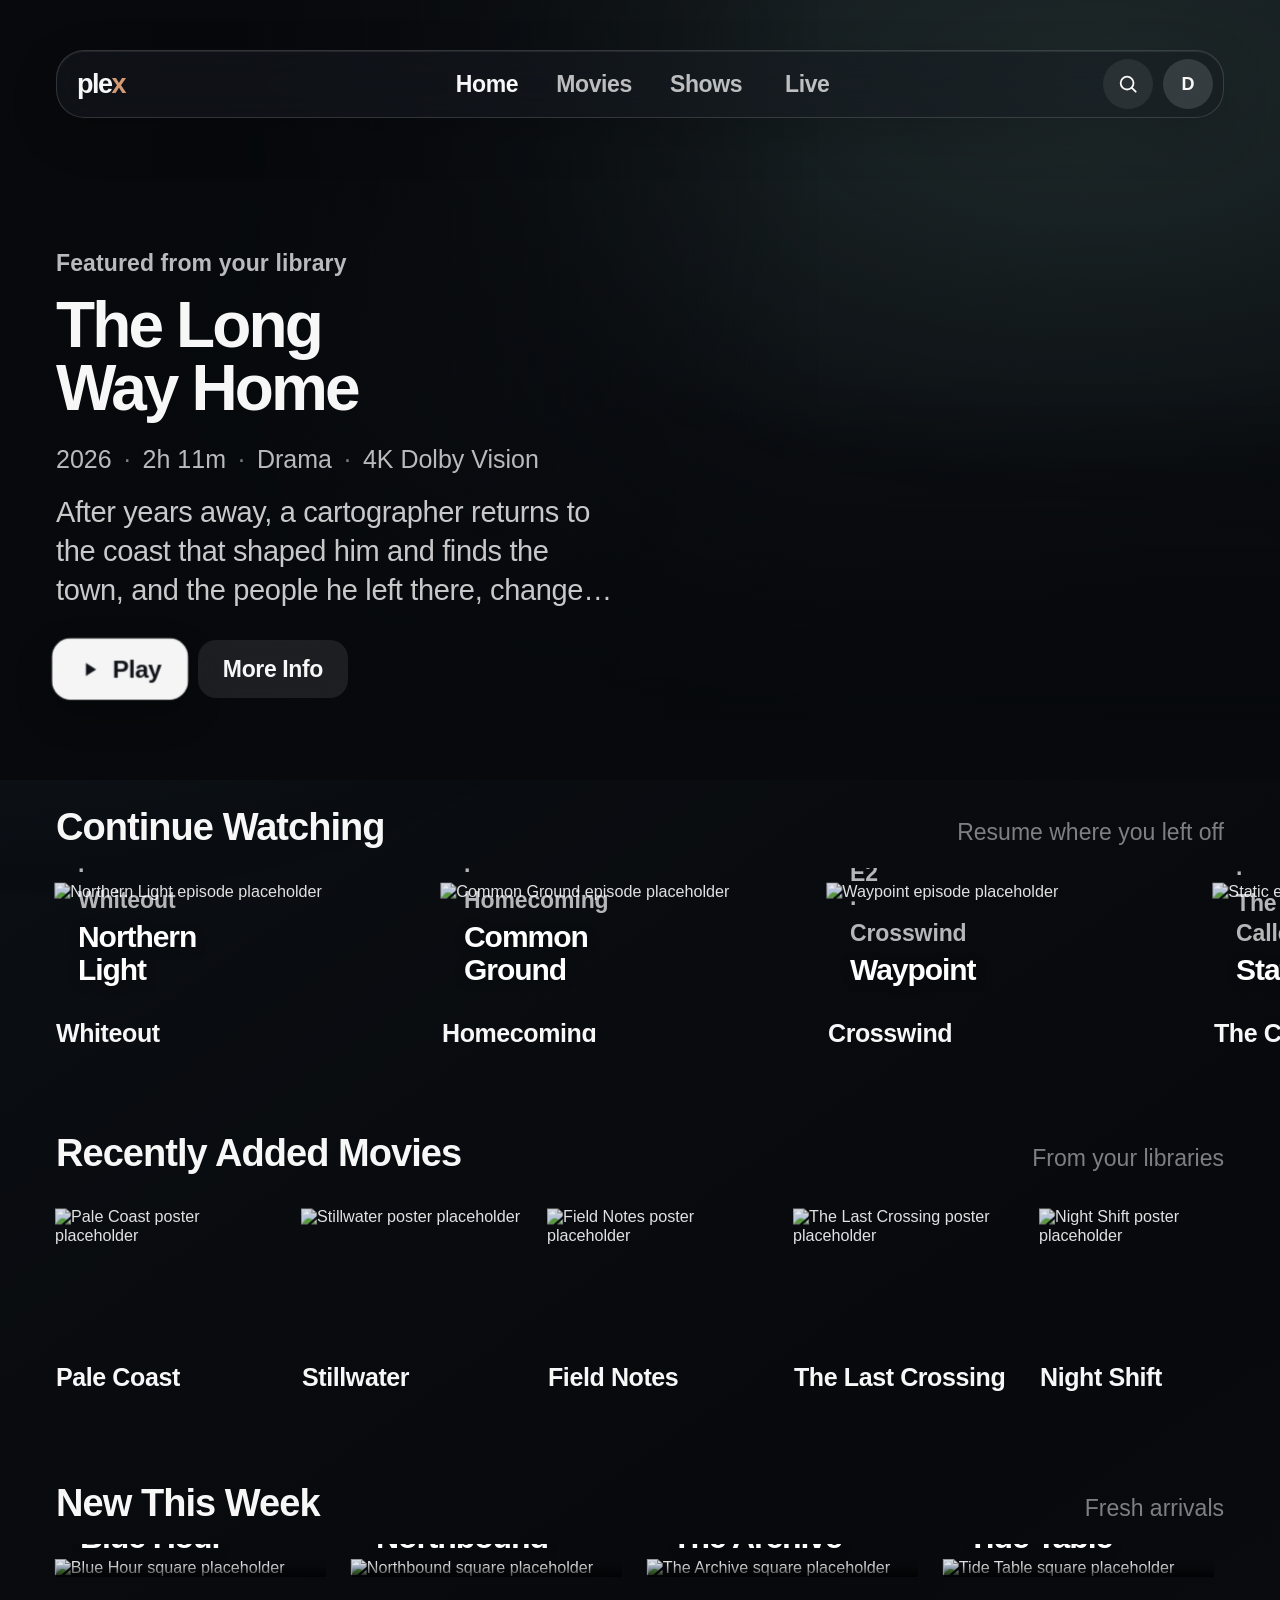
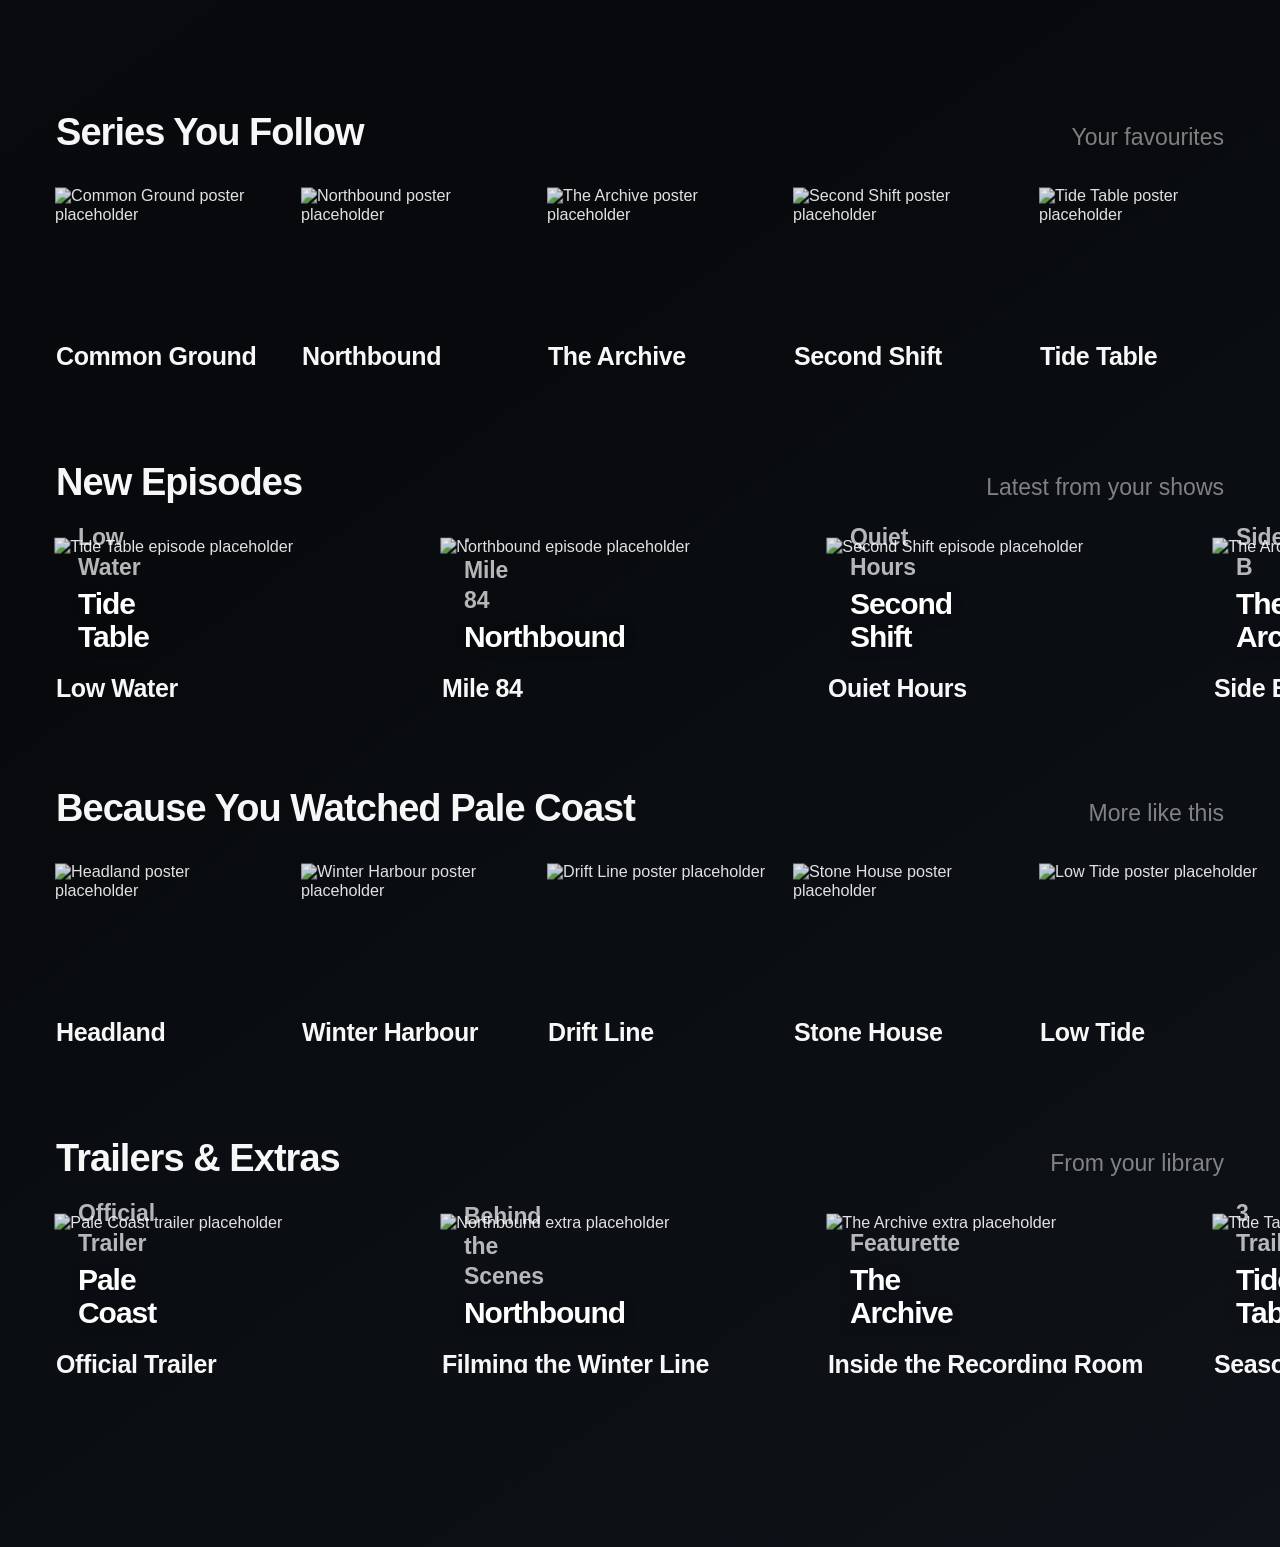
==== testui/index.html @ 4abfe0f1 "Add Plex TV UI mockup" ====
<!doctype html><html><head><meta charset="utf-8"><meta name="viewport" content="width=device-width,initial-scale=1"><title>Plex TV Interface Study</title></head><body style="margin:0;background:#07090c"><script>(async()=>{const b='H4sIACLWyGoC/+V9fXfbNrL3//kUqLupra6kkBQpUU6c3jRNtj1P2+1TZ196enrOUiRkcUORWpKyrebmc93/7yd7ZgYACb7pxXKctk93Y0kkAA4GMz/MDAbgs0+++uvLNz/98Iot8mX0/NEz/GCRF19dnPD4BC9wL4CPJc895i+8NOP5xcnf3rweuCfsiboRe0t+cXId8ptVkuYnzE/inMdQ8CYM8sVFwK9Dnw/oR5+FcZiHXjTIfC/iF+bQEA3lYR7x5z9E/Ja9+Tv7BhpI557P2WW+DjbPnojbj55l+QY/z9Mkydm7RwyeFSUpNLbgS37OAi99+/QRXH7yOcuv/3rJbpL0bRhfMd+Lr73snJlTy2C3zDRcg92E+YJ9/c1fWObN+cBLucfSxSZfLIfs8yfQxmBAN27PmR95y9WZM17d9pk9NMeT65s+c43Vbe9pWW6jytkWlnOGjjO+hg6PRTlB1NdeukziMOMBW0H/85yzNIl4NmRvFpwt1jxjS2/DskU4z9lso1jZZ7N1znIokvLIy8MkhhKrjAUJi5O8oDeM3w6Mc/apMTGmhv+0uGbitcA0zXF5zYJrpmP6li2uzUMeBQM/SSK4YTmjiW3pN7JknsONkWPPbFfc8JazEGiTddKrmXc2mvQdpz8e94cjo1ctJRqgUs6oP3H6E6s/tF1ZapZ6cTDwfB+KwmMCc+pNJGFbLg4WIVzn5sxyA+LwYBB5M66osYAW9W84nchHUQnsfrPMxKqUGbWVKUheeGEahTFvK2SaxYj/JfKyjIUZjFzG02sY+HmSgspch1c0kAw6TsMMcpD1cTjVoIPQpkFWDO4VNqQeZvcttz8a9YeOIpluDzJoJr5qlJqMK6VmSRrwtJVwuycZmQ6AxnNmuavbp/KCpBK0SLu4SrIc29KvzRKgHOoaeEkIUeKvM5A7KOcYy+ypdjFZw+BadnEVIAZ0/ZzZVnFpwdNkQDpxzpxxcZl7GReNgOqtZ6E/mPFfQ56eDUG0Jm4fPsyeVlS1XC1rusgfKCxKU3HRqcGNUmkLu9IH2oc2qr41HRe6PwujiPpblh6NqbQ1xrKOoeHEf9YAM1qzE9HsFAuOxk5RMPXCaHDlrYqCBD3m0BUFqdz7R48+Z+/YLLkdZOGvIY66GFdg/+1T9v4RgTkU8Py3V2myjmFErr30TMJE7ynLfBjNCBixAGlMYAyzJcDqQtUF0EmCDbSw9NIrHDrjKVuGMYxGeLWAkTAN4zGWFaWA7s4nKZxWl0m96PIcRGow95ZhBPA58FarCIZpA8xf9tmXoF1vv/P8S/r9OkEYPLl8zX5IE/ZVmK0ib3NSXnnDb3P8+TWPrnke+h77nq85XHmRwnTTB5CPQT14Gs6JxTd89jaER+PzRbeJg16Mk1MI0hJgsRwaHaQ8Bq7S7WSVh8vwV/4tvwph4MN8g6WSa5isouQGp4pFGAQ8xtEBxM5Bvd9RH89h3gMpDnNiGN3pMw9uKkJybwVodrWIkLcDya0cUDFbgcjEVO/REBhEnAb5DBE8zuV8cM2RjtrgXC/wYpglYsY4l1+5TjIKWLh6Wh08+MUYQpuXDq5SL0D8PjNdI+BX/RbMMEyr19dpBcl/3Ou3t2I71EopHmaPGY/[base64]/U4JwNp9aR49NXjR00moPiP/Z9OakCNvBUv4djBxMatMejqKZDzaFyaXjyZKUQS1h41OOI4zSkXRagnQq9a1xXCjmW82MgkOucXaUhPRQ/BwBwK9RN1Pz1MkZLFe1LZs5T8Q1LAjBdxYMQyuKEx1F0SIq8ICB0crEC1sIvlqyk5noTroH+h2osdEugVxYcoFDghCpKkRXQe9oK7tSCrApz0MILEE9IvplBz2vBCheGGW7CFMZsVxUx+vg/[base64]/Ejgtc6FBa8eUgzSIAF9RpsHtV3TNR3e6iNamLOVQaWrDWzbVhYZLvg9uAULocIo3U/qoU0gCp6L9q7DLJxFvM/E1WGYiSZBgt6V5IKdh773mYlDL+wKFC+0tjIa4X+vszycb0Aeo7kONMXItw55WY4MVwvH6H3ZNLWMFooUh6nEJ91osd0qZhktuITQUUE9o3A9dLXQTadWaRtYvbpYjUQzTTmpCJoz7RI0cywEzV+nGT5NTu/dkqYB0EHC1A5Zu6sQF/Z/QB3idgqtGuufPbC5B8CGlMJAK++Kn/xSF2Wp80yr1xBjdaMiyeVwfmqapm1O62Pf4vzbvYp6ayrgOA28NMQsatXnJ8uqzR2DYK1gSudQGEvQRPI9n8I1LYoFbsXBWmUaUq1CgNKBcjFKkHWkVinxVb8bVgf88nnzIds0zwF3byenjYmzzd/7/1Y19PHKrq/0MbOs6pip32DIRCVXcG5/S8EL0qqXSG95XaGqpV1CrvooNMSJ2o1/Jzi7yTtV+oarNIFnC/9Gw0cFs9Vp1zB2C4U5ajChoeo6AV3abpgj091D250ubTetLmUfGXVlHx+m7FVX5GvwXeruB/oze3rvE2XyF7Oc6dpAYMW7YK5VU+5WBMGLAy6HmXwq9HardHgzcA3WIjRQ+qtW4QQZmodj6DZdGIP3iEEpc1TEwxudKEdrEC5hLjjXHTy6UvMwpMD5GKWo3SlpFqDFRuPHUlnI6i9M/aE77om4qpflCPRWj82oCzHPMrjdPSVIP0RzbSdtuHSIt1r3AaaGscw6y4nO7OkGly7Q0sveSg63Bl/yhMzZPvvUMAyKutAXZ/K4XxH9CXBuYtUuAlPY1HxcjQJgCLAj0gMPmyWgzcv648b1lh0YGbe15Ubn/GRJAgDCkSXrFGewmHTnj9jzeo9pxsy4nxeafH7uzVFQtgai2nXbvGssqt7bqVEL6BkioEf9nPSnfdMi+4tZjatgejHbetwVpuqKQOqlHaveqIs8teoRRclUhYB+ssLAtoZi4ymF4m37+kbYpFSOb/gshUmefBcVBZfxi6PcipHRMpeOrVbPYmgY5MEqomgttEqSEJdbZQWMp3rzEkxpIWFsizVMWppwXYnYFdKGU7drlm/xeWzpXJPffpOiuTHzIi/2eUkwLRKX9A5oSrHsfSav0jKlaUw8AP/uzX2njftWC/cd5H6FZOhnzP5MHx0x3//9n5OnFdEwrU7BGGnyl62XUGdTGUQKwBjNsVQmvGyyZdXSbXR62ubJDkd2o9P2uNOZtcTAFuNTBNqSWx2X6RkkXMDXSkAOjKwkDYlRMI/jkkxUXXoo10qkXaK5SrqojIzDREV4Srb0lESrRfih8Izq8dht4ayybeXCFTJQf6zZFXatRSQ6wq1yjbVXC3Eobelwq3b4ZNM7hjpA9u4h1NEemUVxr0RmjX3iuV21/pA+o5RcchcLZxHlq3QV6ZdwFCuOISuqgzcXCqzZ5TWBw1N3tcpmGv6abL3mqrWZ0+PWCAu6MyO7Ldy8v9OliACjKIkD6GQXlUWBOr17hY3q/mfD2/vRCyMmlq3rTp/K5XjX5vWV9pj5VGn7QNiOcIlWcHAEKBsADT+FY+0OZAEXCBbAYkdihlzm1xHVdFQcqdL2n1ntWQVRAodtSZC8P8DsMEFQiVRVF9V094FufbWgAbAIO3ww4/kN53EZXlbwrmjpsIq25R0ILBy5LVhoj9vss044tJSBpqgh6m/[base64]/uy8w5xApRVTRLdV+OSaUgYdTYx7xsBRA5oEkdkI49AaehyxYWbchlzkJPdjRpjqHNaWeb1IZoUmrPrvagOXOf5ooWwuVVFYtnUeK/bZGRSiIdyszs3/jgeZhrsc/WAGWvI+RpV2OcU7PXrSaO1RGCrIYfd400mkI/[base64]/[base64]/IIV+evAAuzASCF/3YfJR+VSm7aFSVXPwslr6ePdM8hNYNoOm3mYDU13XKkdVjtAwXat5pM0tOS1frMkXmcdROqRpXmn+wR6Wko1HDhZcVDa+KlWEYGgNSsH2SojbaezTkP8KGkOmi59UHRVrgFjnL8+7Txx2MZ/cIUdLB+vFux9UvoU+nP1eJa+q16RKsMKRk185G+YpLxT2cDHOheIwlq77hbF2Wl2nfSWPWlqr4PZVyN60FBe0wJqoYEw84FkHukHm34PXqgLP2GJW5W7PDCYm+z5UfuXkQpw28HVaV92LE6JiX1NdZiaZIscVtnfAWmE+42RAASu3EQ/NPkJmMxGDEpNhbBXCDkshoXqYQITYLEeiiT8jqrXtwBlWswfUBNu1RNLSz7FYcZDFwTaVGKDQO1sG1AZQZiG8Gu3QKWMPd1C7ARh6vEO2XmX2fUtLHnoAFedn/[base64]/rS8a19lyo0ubxuODxaA8SGSGVcAWl1BzTMQ0UVHZFmVsxlrkVurUu8hO3uKXj2pOdZv+HI1d/cpHBUI3E0PRXXQLTkhT0+ltDzK3o1ZVcKVs8Mr2yI87o1nIp3a48xK50MT3KUXfwxuD1WZZKmrMd9a2aGPfB2tfUNUoyvreDJYbaqAZR5DJrfb2YZysQExhWsLZwEQq8hKoB8l9k5LEzTVxN2gfYI3rK8y/adqubIpfNMmivuq3ycrt2q4+o9IhSwkisitKN/eq2aFhsQ7dU0ffwT9+h1rmlcVRsaVQqy5i2QUhfm5pYukWn1vlMq6jWkcc3MYhEZyzz+ID3Lbx0rTortdM+BG3lqR41Wnd1EronrJRi56fV6GvW5tozpnbZVVDHrnS5HtcRSQI1Y9iockksa+imEKvVL1Odx0Y3f10Yd/2umi4aWYaOONaA5A8HsqfXKtFZ72VtYHGCKNI3akXL3tXW/htxumqpYk2+jfVdGoUJoa3Kg2nvTT0Zy6v04JrZ0C0wTyvlxXC1iUe3GaGcJE3cwb2Z8zQbpDxY+zwYLBM1o+BvIfzyiIjGQRDKzGbs8z77XCU/0tcymgdOTQwoXHO4h4Zhgjn1SbjEw4A8sVzc4Zx3lG0lp1YKu/[base64]/NVxIGF+I1+V1oc3J48v1V3n3iSBCBKJ5+grPqQS6FsmSQa6shNT7Vq2ymubh18/jUQ/eyJaOiO7T7/LrkOeXZsK5eL5OboRr6Fib/axrMnUEl+1YRX2z/YxU99X9k+QnAJ1pK/KFqD9jC9EM/u+jLB0pRrCv8HGfHD1AdY9eGyaYK8bcRnenEygbtPxO3nz1a4vAsKtjTHQ4vRH1v8w1J4Fz7gIUUHtnNP75DaiLaXdIuyJ8+/qrMWGErq90To33M84ufZ0gtjwgWhEKKoynuTpCBI6A+JeDDbiMtiyikHRRs0NeXKmiICcHGSp2tUPEVNay2cbvWhWVXuSofw5PlrjpY4niSVJku2wUNMohC0Nt0Av7XqC7NSX5AsOq11AQ8e+zaJr9g/vA0TmrYwtVbqROLUrBDEMqyxDiHPrQXYqcvKpa9Sb+lVrtj/h32VRLMN+3uYAbsLlNFY0+i8tBpOnr+g+WcDYpwx78bb4DE6PrA7ARdgBUVhfgPmgA8GUwauT/mJl+HRaV7OsoW3Aq4twiXF3ucgSBmVyZObWMTj8deKJ4CMYCKJzf9wCac+ESalZS94agbTMvghKzxYjvFbmCzCeFjlfkMkaorcIvvS3FEZu134oTWwTX+VYn7nMufatCPTHEx+bddJ8d8PYG/oxNUUtZvgIr12C/qmnH0Tz5Nmo1WVKH8AgUIdSWGrDJUWUKl/n4DbZI7Pp5RZsgLcAB6ClcVw7NiM+94aPLmXUCuM1xwkPffxvCcqHTPsBbhiaG6RK5blUHUIdl3RfA0Y9CTZExZ4uad+CdLwIS3AoW7VwKPaNT23tiorC6teRtPoetuNvoJWW5XmVvXWpH188hzc0/WSsxtiHsCL0INkPq8KeE1ftT5QiL4a698m9lreYm1Bu7L+1iFbFRGmsSAWXJx8D9YidCFm36KvI8cJ0QtmQYu9stn//g/[base64]/W2skZ58lzTuE6yygnjwQHkZbJcwkP+QqHRKn6Y7NUEhxbtJZA5VFD4Zbr3hCAxA2GHCeQKcBgc/XmCyZLCVpHLs2EM9o1HlgsAyjr2AXGXnBNUCOCOxZmGlF2Ji53hNU6IePhoBNbekfgxmUydqeu4Y3MyGE/mruPP7bkZzI/ADwxAHQkflQE7Ej0O7uF9o0dTxHbhR6X79wkftvVw8LG9uzUA0RTutwgg4FHRAnYVO0bslYUD+zJNsuwGWiHjY3p/xkfmQ+FVGCUlcngYT8ypEzPugQUCH5tEOjw8uOLq+Es85BvNkDCLwB/[base64]/SL/AFXkRBGAwqPWVvaNMr2vBa6p9QHxJy0LdM7ik70nsWlLQMfoHL8KgoZdVDTjLsEixzAVz7CV+oxB3HZyJIScNEP7POuS5iEp74LLhoQHphq1jsNRwOwZFtz2RIr5IMGr5lvMV4nKYIeYiVgdrPI0eSt1QciToHaDJ8ORg/D14QdNQ+Ft13PAg/r0Qt4TYkrVyVO6Isod2YeyUIHs/sFP2ZB/YkaJTWRPZA3juU6ovczBjbsAUSOtSPSZzY8GMEUn1d0I295RrGZdYYGqrt2FiDWYd+zzF/UIYkxD7hSLvLS+jm9fci1CWxdbXTKxoeezai8NsQbtDb+LDJdueAJ+tsT0dTdzB1LemE9vwp3PPPVCyveUMp9LDRLvk71GifXAf7l+0y57sJ9pjTWo+knC/xpcVse+TnGd16bYlZtsTgdnQGtq13v4STm3PwMJMrsCZZhlYwAjZuJAIUJ5xL4M+BLJdidA8Rz9a2c4w+YEXvhaTvFCCO0i3bYIwWCPTGZkDH9zOSTCbjGdjfqB07+9Jl8Kt8fc46T60D/cv3VpX9hNvuyY2H0nEab0eJ07yhtHp64Bx0yVBfxGgG7dO+b5iznETv++tCLdzgGvcVs2llKfJOkfDFj6vFiDgK+gOjDIIM71mDVe4xBuuEOuFfXJHy8RwHWc8nQxmjjsO3OnMG/FDJZwy8w8V8QZ/j7dQDunK/Qt6o0MHoHkhPB9J2L+naMUl7onsssFtcync3DRE528vKUeWJLE4bAKPo8C3sDG+XOWbYq22MFF8Hl6jFOToWKOJgsINXgemmGBWiXgHH+O3MCfcQdTvGieoifohgQ9tvbVk73FSfmgv7l/Kta4cYIgrqflI4v0PXNIHptNLAltxHJ1M92AnE9rgSaoMFZURhalulOUEviRt/hAriuQ+ZizDRCgM5IjYBeU7kdyXKVGeWFhb3AXTwZC1bBj2iTmaDqYmd+deMJ1O3EMx/YA0Ay3ir/P5OMPl0G7cv6RXOnMAlh/qdO4T7RJnSQiJQQhVh0cAHPp8heXFKy31SJjMVaTdxneNfsX8piX0BVc/RNxLa/Z7fgOYEWbsH5y/[base64]/[base64]/NbIn0/HZjB6mMBVwdejRPjgPtwTEI92CnDRv8Pld5cvc4DrIbC2xfsQNz6EA1JtWag7+ylZs9eU3neAH/IT2p5z7xo+wvw3t+DenXA9kssrWWck5FIOSx0WYtzpDtN3ukiSoND0uUchAJjO4jKrGrl6s0jYwoNZAM8TDcTmLwr5XfGYi33Ld7LP7phNXJ/[base64]/ihY2u7FVgzVw7D0D+XByvD4IU7rcWkWB5J9P3Da8Ejvw0i9R1+1DAU2vFV160P4q/W2MXLzSl47wFn9FuQc7YoiUTwTp+888CEEx8S0RuyViUjwbXKDm3TEjh6bdi22hbckk/4o0GDfFzQctxXnrpB294hWY9iPjG0dDk1bn1yfP0kej5k876AxXUt0lty29B0e/ORSzqVjHawvM7DaQAMwH3EtAjg+F9ku5GCDwizBKKSUBdAnDJVClzjoSYprKdehj/[base64]/RGUqSsihrtnae65xIn5S5qFzINnIXEuWhkJK2wx1IMlWEG09WkuIg7itBa848n4EikW7gIkLRPbrrFbAHUPESez7ytOduQxTneM791de6pjf+y6+h3CH53Prc8/5j4qc4/+pDxJr8WdlHc+hDdZa/pLeZofrn/SuQcwv+ibMPd2L+lMwih8i9tZwt/aUujXuGbj1deWtF1s0wOTwt8sUg6uYTiLKCQv/Ed6+yYeZ57TlI9spRAoTu5RkrwF1opoqMzKFFN4mAKQhVGAK6ofPQFzJxIpTn70tO87nIUkST9kf1ozyfsDb2EQe9C/9tJZPYNYbbLALcXWHbYUL0Sb+L6HXOyAl7sWcI3JwxgIbm/gqXyLbLLkmEaMK/hBiNduwLfbyKNi4U8U3ilf+K7HCLan9OzeqlDh55FrTAeSfi9CW+3AAXtxWncOf1jh/SpF6/5bdKm7Nt9Yh+8ue4EvsL0Gc41iDcUxwwCb5Kbi3gco+BYleZlci43CUYhvJWJzj5b6WRgTZAnwXSYpWoq//WB+yc7fYTC/JP6APTXt+8c+9AEOCHNfJ2SIVaV2pKyDw88lSTkuboq9j+SA5GAviWVRFFPc3zPDg3KLrJTCXIj1cykpfypESBZinHPow12shLuerna3cJnG0+Mg91Cy72e9tKR+P9kdfRRTAWPSGOju2sk7Gh9sJLzSAVKc5Y7OkzhYROxbJ9n1cV+KEuDiKB185XJxADwu7q/wfHi0M9a0Ufrj7Vzf08tWHP3oW9TvtkCBpN+/gXCf66e3eeq1rp7SjQ+ydlpp+Q1Sh4bCZ+wV3TjigK3Nb3LltOOQrb/O56GPG0klB8iPWDLTbmxrkQXqyEChARGpVk3lsilM5y0f+xAHZx0VStPOylI9eJjDso6OpNUHcVcorXmW1pGRtH0IqIMNCdlvYzH0S74I5Rm9lz6P5U7cJTNGDS0gdKjrwF8SNiubyEQTyZyVjzvN1CFyUeIL4y9bJEn+u1rfxK7/XlY3G0P64Mubr8NoqYwl6avv6fQIyfuNrNDIlyDl4Ing4sySWdZ+SvFGJAF44O1k6tU94MzcEEPKpRp6NzqGnpfCRMTDLtNiEVPsyPl9rcIcoSYPvgZTju7DL798E2doUuMw/1iIw48gDvusyJAcPrSK7NhQqZlQ5pLZ7uEmlNwekNMagm5GlY/+XeWTHWlHPXg+WW0kHzybbB8C6psHSNLu6qvV3tyHb+sT7+3T3BT9Re3CdxJXvhUXWt6+J9+jmeYhvdiw0gy9pVVv5lJcSBNUMVBPYK1sdJkEXiTbbLqGovabzvcDVl/i2vq6v+ob4HWiXql3AFI0pPa6P6tWX/MqK0TRR9WRbCGQ3vOnVf5OvPev6y191XevVxipXt3X+X686tvT7+ENece9FA/fg3efL797EdACFcFpFKJzs+878NrZlFbk9MVer5rsfslm5WXnWhfKJ7zEW1tevUn3ZTvZXq8WLUZhzMaRaTHT+s50GfxgprvPW0OfPZFKLOCBOio/Hj3D9xes8uePzs567OI5vaqYzl3FFwOyi2If2vCK568ijl+/3HwTnJ3C7VN6n7korYHJtlpasWZtwpDdtalYs7bg687aVEyvLd7w/B297xmqL1HuvkML4+x011uhT3tDKs6zpwi3EVAPEpO/RrHgATQWr6Poqbwj0fpF7C+S9J+1m2H2A74FwFviG6L9S3qlMxSZe1HGqW1BK83hGdwQb5SmufycsXcsjN+a56efGr5pmpPTPv624LdpW6Y1g99+kkTw23JGge3B7yyZ5/B75Dq2Y8Fvbzl7SUXSq5l3Npr0x2Z/YveHI7Mn7l5SBbrrjPuu3Xet/tAe010frX1oLRh5xsQ9Ze/7RJ14R7pGnWkAdWONOg+cSLekbmSPZrZbUmfPHMOeN6hzrL4z7U/g+da0Sd3E6btGfzIF6qwKdWh3TJyCOvScK9QZgWmZhkbd2BqZXOOdN+IjnTrHmbVQZ1v9MRA4bqduPO1PTUHdqMo7wzPG84I6kXh5rvHOBO5pI2uZwD2vwjvLnmnU+bbveK28A+44QJ3bwrtxH/4/Ndp4Z028cmTpVev6yALnjLlGnWNyU5O7kYehtJI6x3Mc229S5/aBQHvaTh3Q5TpIYJ26wJh6E6Ogjs4hP69TF2jUuZbQEkmd7Yx8K9Co850p8bJKHYzd2OjbyLtJC3VW350SZ22jSt3YM8dBQR1lNpxX5c40bU3ugDpdK6z5iNvjilbMnGlT7iYodxOjUytA7tym3PkeaMXolN5e/15DGi+KXqvZDQFHzA4/D4fDAl//s+bp5pJHgGtJ+iKKzk6HxYR42vtlOA+jnKdnPFLzCmPhnJ1pU8CQJthv8ShYes1nGGdnp8mKx6e9nsq5qhRXhXjUY599xng0TObzjOc/ePgCdPbJRYmqTDXwyV1beN/T+OHj2i5x5CXSrPFkGz/CbDAXkwFMFeDqvPL8hWQIPLnsPS4SX/OzU728ePp8HQvDCebbaPMG8f8s9pa8Jzkq5wWgRswNP+PNX54W3P4kV5wU16CZIb15ZoidBo+Lp/nm7HQwAOkboIbmQ5TL3h6lLVXa2lWazoIfoDxTFfyyXxUUeaqCX3ZVAYnH/V7lc6SC7FuveJhUnZ31SIdEDfq6XwUwPPeugy9YvqJzPaDKv3ArjZcOrvB1VFD1zHSNgF/1GWm45Th99W9omFavj347OORCsK3xY7jSaMF2qIU/vRPD/p4Zj/vs2kvPxBAbPeZYj4v71nsGNR73/kVUv6/IJzq0P4KekWa9U8pHUo57InLQBvSGwfIirKnUuxSm0Y6qaqFRNKG3AQZV+CtqdnTJMTFINKTpB63RXVRo1FQE71a1pKz1I+Z1XNBXNCi/xLEI46uXEfIPb5719CphzpeyCt+rQu6lV7x4QkaG37f4Auk/szPV2DASF4rfN2EAHsETZvXYgJ0pMlWx4ndZTAJi+Yg3ydk7ep/TuaSgj2sfHpgd6XnVIv6CnWKg5pSds9NsmST54pSQsT7+1xx9jM4RUMvIF/[base64]//d4Wo2pyV5hIcCdEwZAhP+BdgZIavAQ9h5sSg4eoWqiX4Nvqfzv707pZ9zqyh+x7wTV3+J1webOi6Rdf/VfS4mMS9IHiFJ67gtIxnWJ2dEg/CGACYjmIpjRnRXZzNxZ2hGEYNtTRzSOsvr4NN3bRQCFExEYCwqn3w9FHRZKVgaUmVcXK0p97J2EDDD+0GKoUoW0oUGPNUNq/ZKVANI88goUMyTnqqTBteq3tNHBF33pcW2a7BAl3oGi18UXTncOn8KscLqpTM00UcbuwUcNEEXOh1SPHpaXf3WgxKncTCoKSlj7KjeFB4kzP0KlOeop3ZZI6EuIKvpFQyeEI2MT1iq5KW4RRf6f/2+U9VQCQ5EyPiU6F/Avymaj7rgWyl5WQ2YEOnWn1Tr/6Tqg4wW9RecNp8qVffgm2Aa0rq1GS9lamgwMTVMoTWBof3KCzbqQI++G8LctCf+kpEG6l/vZ7m3BRIj3YhaME38VdhKidnf52i6dhnb/mmCvG+B2Ma4HkTQFTFUwREqLh98JfERzRVsXxw/pXX9zGUPJQTTyGSVwceWWhDhXDOxzJy1GuFghBDlO/YizRNbtDWOv95YPaNX/riyo9Y5/xn7crfVuc/G/2BqX5/ldzEeMX8hb3/GZiju1vQeOG6CkeS7mGMb4bHc+gOqrp46WPS5QX7Jp6HcZhvZB1cMTwrJplkrrG9DkizPezNoiwycqYYOWsiuCy2oWKClbMGKwtmUmu3oFnebe0ONbDBO5vqHXG2xgXW/RxH42fjF3hGsJG/zF8q6kCFn10wE+wMX77C9+mjSoNqgUMz6GSzX+BDzqHtGhN8fLlPe/kNlr8tylPoVg6Qes6fZX20JBynIObJ5+zvcvaiAxMIPVegVjy9lttYAXHS00ybAEFWvEC+NikUjr5oOwjnc06um1jZlkduDtnnT3TIJn6RjhkYz6hN7p8IcSvFhcm+/FnrOo1etWIPumYORwVWvte6+APFxBnNRHQ0BH2hNxbK/RlhmRIg1+1QdK+9OvFK+3fZLtixT/awcbAcqCO7AG6cFpoK14s+jx2jGC2kQNx4Vmoh+p+6SlKBp0p1eSScVyb/Sj3Hu03buYG7chCqKwR4R3B5x7qFXMuEaR/zVV9KvsqZRZlZcg0UZ+pT+ezTvVqnRc7tbdP6KLX8t5i+B/s1jSuh21vGtVNqeL8G5Qrp9jblyuoBzb7Aibg9cCMX/SjLAQMx6xRssT+9qzyQborHvT+VEZJyvkyDH/e1i6ShmoZXYfwD1Tk7Uw0o1C5+a5GAJ8rTDGOwAv6BN0iNDUN2v1w8a+8lrekPxIMHt9jPP70rvFS3Lz3WMMZQd0lfr/f+septe2iXPBcR1W0WAxpe5HkaztY5PzvVFmbh+afksapaKQf7KctfxOGSUi9fg4PLpc+rLe0Jpwu87FVKVqFwf8/JIQerpy1yhdWUpiotbe+KitPeqTdIwWmX166hwhc7utDqv5sTzX/f4iABPgYIih3+kbD89VXUii/[base64]/Bet/DEX72RGWKPHuCfcTPRb6Mnj/6fz+c6nEY4wAA';const bytes=Uint8Array.from(atob(b),c=>c.charCodeAt(0));const stream=new Blob([bytes]).stream().pipeThrough(new DecompressionStream('gzip'));const html=await new Response(stream).text();document.open();document.write(html);document.close();})();</script></body></html>
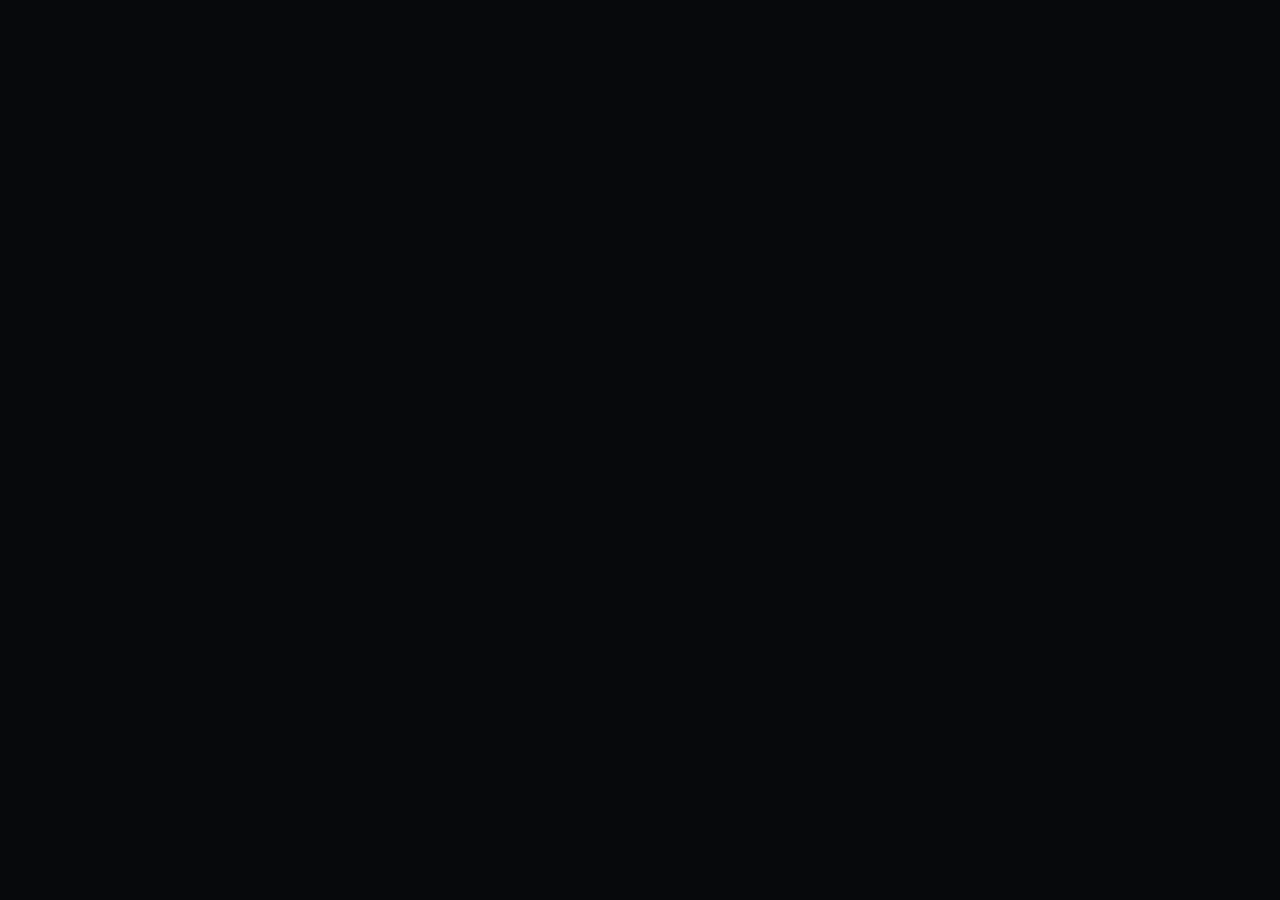
==== commit 5eae9f8a: "Build media detail screen system" ====
--- a/testui/index.html
+++ b/testui/index.html
@@ -1 +1 @@
-<!doctype html><html><head><meta charset="utf-8"><meta name="viewport" content="width=device-width,initial-scale=1"><title>Plex TV Interface Study</title></head><body style="margin:0;background:#07090c"><script>(async()=>{const b='H4sIACLWyGoC/+V9fXfbNrL3//kUqLupra6kkBQpUU6c3jRNtj1P2+1TZ196enrOUiRkcUORWpKyrebmc93/7yd7ZgYACb7pxXKctk93Y0kkAA4GMz/MDAbgs0+++uvLNz/98Iot8mX0/NEz/GCRF19dnPD4BC9wL4CPJc895i+8NOP5xcnf3rweuCfsiboRe0t+cXId8ptVkuYnzE/inMdQ8CYM8sVFwK9Dnw/oR5+FcZiHXjTIfC/iF+bQEA3lYR7x5z9E/Ja9+Tv7BhpI557P2WW+DjbPnojbj55l+QY/z9Mkydm7RwyeFSUpNLbgS37OAi99+/QRXH7yOcuv/3rJbpL0bRhfMd+Lr73snJlTy2C3zDRcg92E+YJ9/c1fWObN+cBLucfSxSZfLIfs8yfQxmBAN27PmR95y9WZM17d9pk9NMeT65s+c43Vbe9pWW6jytkWlnOGjjO+hg6PRTlB1NdeukziMOMBW0H/85yzNIl4NmRvFpwt1jxjS2/DskU4z9lso1jZZ7N1znIokvLIy8MkhhKrjAUJi5O8oDeM3w6Mc/apMTGmhv+0uGbitcA0zXF5zYJrpmP6li2uzUMeBQM/SSK4YTmjiW3pN7JknsONkWPPbFfc8JazEGiTddKrmXc2mvQdpz8e94cjo1ctJRqgUs6oP3H6E6s/tF1ZapZ6cTDwfB+KwmMCc+pNJGFbLg4WIVzn5sxyA+LwYBB5M66osYAW9W84nchHUQnsfrPMxKqUGbWVKUheeGEahTFvK2SaxYj/JfKyjIUZjFzG02sY+HmSgspch1c0kAw6TsMMcpD1cTjVoIPQpkFWDO4VNqQeZvcttz8a9YeOIpluDzJoJr5qlJqMK6VmSRrwtJVwuycZmQ6AxnNmuavbp/KCpBK0SLu4SrIc29KvzRKgHOoaeEkIUeKvM5A7KOcYy+ypdjFZw+BadnEVIAZ0/ZzZVnFpwdNkQDpxzpxxcZl7GReNgOqtZ6E/mPFfQ56eDUG0Jm4fPsyeVlS1XC1rusgfKCxKU3HRqcGNUmkLu9IH2oc2qr41HRe6PwujiPpblh6NqbQ1xrKOoeHEf9YAM1qzE9HsFAuOxk5RMPXCaHDlrYqCBD3m0BUFqdz7R48+Z+/YLLkdZOGvIY66GFdg/+1T9v4RgTkU8Py3V2myjmFErr30TMJE7ynLfBjNCBixAGlMYAyzJcDqQtUF0EmCDbSw9NIrHDrjKVuGMYxGeLWAkTAN4zGWFaWA7s4nKZxWl0m96PIcRGow95ZhBPA58FarCIZpA8xf9tmXoF1vv/P8S/r9OkEYPLl8zX5IE/ZVmK0ib3NSXnnDb3P8+TWPrnke+h77nq85XHmRwnTTB5CPQT14Gs6JxTd89jaER+PzRbeJg16Mk1MI0hJgsRwaHaQ8Bq7S7WSVh8vwV/4tvwph4MN8g6WSa5isouQGp4pFGAQ8xtEBxM5Bvd9RH89h3gMpDnNiGN3pMw9uKkJybwVodrWIkLcDya0cUDFbgcjEVO/REBhEnAb5DBE8zuV8cM2RjtrgXC/wYpglYsY4l1+5TjIKWLh6Wh08+MUYQpuXDq5SL0D8PjNdI+BX/RbMMEyr19dpBcl/3Ou3t2I71EopHmaPGY/[base64]/U4JwNp9aR49NXjR00moPiP/Z9OakCNvBUv4djBxMatMejqKZDzaFyaXjyZKUQS1h41OOI4zSkXRagnQq9a1xXCjmW82MgkOucXaUhPRQ/BwBwK9RN1Pz1MkZLFe1LZs5T8Q1LAjBdxYMQyuKEx1F0SIq8ICB0crEC1sIvlqyk5noTroH+h2osdEugVxYcoFDghCpKkRXQe9oK7tSCrApz0MILEE9IvplBz2vBCheGGW7CFMZsVxUx+vg/[base64]/Ejgtc6FBa8eUgzSIAF9RpsHtV3TNR3e6iNamLOVQaWrDWzbVhYZLvg9uAULocIo3U/qoU0gCp6L9q7DLJxFvM/E1WGYiSZBgt6V5IKdh773mYlDL+wKFC+0tjIa4X+vszycb0Aeo7kONMXItw55WY4MVwvH6H3ZNLWMFooUh6nEJ91osd0qZhktuITQUUE9o3A9dLXQTadWaRtYvbpYjUQzTTmpCJoz7RI0cywEzV+nGT5NTu/dkqYB0EHC1A5Zu6sQF/Z/QB3idgqtGuufPbC5B8CGlMJAK++Kn/xSF2Wp80yr1xBjdaMiyeVwfmqapm1O62Pf4vzbvYp6ayrgOA28NMQsatXnJ8uqzR2DYK1gSudQGEvQRPI9n8I1LYoFbsXBWmUaUq1CgNKBcjFKkHWkVinxVb8bVgf88nnzIds0zwF3byenjYmzzd/7/1Y19PHKrq/0MbOs6pip32DIRCVXcG5/S8EL0qqXSG95XaGqpV1CrvooNMSJ2o1/Jzi7yTtV+oarNIFnC/9Gw0cFs9Vp1zB2C4U5ajChoeo6AV3abpgj091D250ubTetLmUfGXVlHx+m7FVX5GvwXeruB/oze3rvE2XyF7Oc6dpAYMW7YK5VU+5WBMGLAy6HmXwq9HardHgzcA3WIjRQ+qtW4QQZmodj6DZdGIP3iEEpc1TEwxudKEdrEC5hLjjXHTy6UvMwpMD5GKWo3SlpFqDFRuPHUlnI6i9M/aE77om4qpflCPRWj82oCzHPMrjdPSVIP0RzbSdtuHSIt1r3AaaGscw6y4nO7OkGly7Q0sveSg63Bl/yhMzZPvvUMAyKutAXZ/K4XxH9CXBuYtUuAlPY1HxcjQJgCLAj0gMPmyWgzcv648b1lh0YGbe15Ubn/GRJAgDCkSXrFGewmHTnj9jzeo9pxsy4nxeafH7uzVFQtgai2nXbvGssqt7bqVEL6BkioEf9nPSnfdMi+4tZjatgejHbetwVpuqKQOqlHaveqIs8teoRRclUhYB+ssLAtoZi4ymF4m37+kbYpFSOb/gshUmefBcVBZfxi6PcipHRMpeOrVbPYmgY5MEqomgttEqSEJdbZQWMp3rzEkxpIWFsizVMWppwXYnYFdKGU7drlm/xeWzpXJPffpOiuTHzIi/2eUkwLRKX9A5oSrHsfSav0jKlaUw8AP/uzX2njftWC/cd5H6FZOhnzP5MHx0x3//9n5OnFdEwrU7BGGnyl62XUGdTGUQKwBjNsVQmvGyyZdXSbXR62ubJDkd2o9P2uNOZtcTAFuNTBNqSWx2X6RkkXMDXSkAOjKwkDYlRMI/jkkxUXXoo10qkXaK5SrqojIzDREV4Srb0lESrRfih8Izq8dht4ayybeXCFTJQf6zZFXatRSQ6wq1yjbVXC3Eobelwq3b4ZNM7hjpA9u4h1NEemUVxr0RmjX3iuV21/pA+o5RcchcLZxHlq3QV6ZdwFCuOISuqgzcXCqzZ5TWBw1N3tcpmGv6abL3mqrWZ0+PWCAu6MyO7Ldy8v9OliACjKIkD6GQXlUWBOr17hY3q/mfD2/vRCyMmlq3rTp/K5XjX5vWV9pj5VGn7QNiOcIlWcHAEKBsADT+FY+0OZAEXCBbAYkdihlzm1xHVdFQcqdL2n1ntWQVRAodtSZC8P8DsMEFQiVRVF9V094FufbWgAbAIO3ww4/kN53EZXlbwrmjpsIq25R0ILBy5LVhoj9vss044tJSBpqgh6m/[base64]/uy8w5xApRVTRLdV+OSaUgYdTYx7xsBRA5oEkdkI49AaehyxYWbchlzkJPdjRpjqHNaWeb1IZoUmrPrvagOXOf5ooWwuVVFYtnUeK/bZGRSiIdyszs3/jgeZhrsc/WAGWvI+RpV2OcU7PXrSaO1RGCrIYfd400mkI/[base64]/[base64]/IIV+evAAuzASCF/3YfJR+VSm7aFSVXPwslr6ePdM8hNYNoOm3mYDU13XKkdVjtAwXat5pM0tOS1frMkXmcdROqRpXmn+wR6Wko1HDhZcVDa+KlWEYGgNSsH2SojbaezTkP8KGkOmi59UHRVrgFjnL8+7Txx2MZ/cIUdLB+vFux9UvoU+nP1eJa+q16RKsMKRk185G+YpLxT2cDHOheIwlq77hbF2Wl2nfSWPWlqr4PZVyN60FBe0wJqoYEw84FkHukHm34PXqgLP2GJW5W7PDCYm+z5UfuXkQpw28HVaV92LE6JiX1NdZiaZIscVtnfAWmE+42RAASu3EQ/NPkJmMxGDEpNhbBXCDkshoXqYQITYLEeiiT8jqrXtwBlWswfUBNu1RNLSz7FYcZDFwTaVGKDQO1sG1AZQZiG8Gu3QKWMPd1C7ARh6vEO2XmX2fUtLHnoAFedn/[base64]/rS8a19lyo0ubxuODxaA8SGSGVcAWl1BzTMQ0UVHZFmVsxlrkVurUu8hO3uKXj2pOdZv+HI1d/cpHBUI3E0PRXXQLTkhT0+ltDzK3o1ZVcKVs8Mr2yI87o1nIp3a48xK50MT3KUXfwxuD1WZZKmrMd9a2aGPfB2tfUNUoyvreDJYbaqAZR5DJrfb2YZysQExhWsLZwEQq8hKoB8l9k5LEzTVxN2gfYI3rK8y/adqubIpfNMmivuq3ycrt2q4+o9IhSwkisitKN/eq2aFhsQ7dU0ffwT9+h1rmlcVRsaVQqy5i2QUhfm5pYukWn1vlMq6jWkcc3MYhEZyzz+ID3Lbx0rTortdM+BG3lqR41Wnd1EronrJRi56fV6GvW5tozpnbZVVDHrnS5HtcRSQI1Y9iockksa+imEKvVL1Odx0Y3f10Yd/2umi4aWYaOONaA5A8HsqfXKtFZ72VtYHGCKNI3akXL3tXW/htxumqpYk2+jfVdGoUJoa3Kg2nvTT0Zy6v04JrZ0C0wTyvlxXC1iUe3GaGcJE3cwb2Z8zQbpDxY+zwYLBM1o+BvIfzyiIjGQRDKzGbs8z77XCU/0tcymgdOTQwoXHO4h4Zhgjn1SbjEw4A8sVzc4Zx3lG0lp1YKu/[base64]/NVxIGF+I1+V1oc3J48v1V3n3iSBCBKJ5+grPqQS6FsmSQa6shNT7Vq2ymubh18/jUQ/eyJaOiO7T7/LrkOeXZsK5eL5OboRr6Fib/axrMnUEl+1YRX2z/YxU99X9k+QnAJ1pK/KFqD9jC9EM/u+jLB0pRrCv8HGfHD1AdY9eGyaYK8bcRnenEygbtPxO3nz1a4vAsKtjTHQ4vRH1v8w1J4Fz7gIUUHtnNP75DaiLaXdIuyJ8+/qrMWGErq90To33M84ufZ0gtjwgWhEKKoynuTpCBI6A+JeDDbiMtiyikHRRs0NeXKmiICcHGSp2tUPEVNay2cbvWhWVXuSofw5PlrjpY4niSVJku2wUNMohC0Nt0Av7XqC7NSX5AsOq11AQ8e+zaJr9g/vA0TmrYwtVbqROLUrBDEMqyxDiHPrQXYqcvKpa9Sb+lVrtj/h32VRLMN+3uYAbsLlNFY0+i8tBpOnr+g+WcDYpwx78bb4DE6PrA7ARdgBUVhfgPmgA8GUwauT/mJl+HRaV7OsoW3Aq4twiXF3ucgSBmVyZObWMTj8deKJ4CMYCKJzf9wCac+ESalZS94agbTMvghKzxYjvFbmCzCeFjlfkMkaorcIvvS3FEZu134oTWwTX+VYn7nMufatCPTHEx+bddJ8d8PYG/oxNUUtZvgIr12C/qmnH0Tz5Nmo1WVKH8AgUIdSWGrDJUWUKl/n4DbZI7Pp5RZsgLcAB6ClcVw7NiM+94aPLmXUCuM1xwkPffxvCcqHTPsBbhiaG6RK5blUHUIdl3RfA0Y9CTZExZ4uad+CdLwIS3AoW7VwKPaNT23tiorC6teRtPoetuNvoJWW5XmVvXWpH188hzc0/WSsxtiHsCL0INkPq8KeE1ftT5QiL4a698m9lreYm1Bu7L+1iFbFRGmsSAWXJx8D9YidCFm36KvI8cJ0QtmQYu9stn//g/[base64]/W2skZ58lzTuE6yygnjwQHkZbJcwkP+QqHRKn6Y7NUEhxbtJZA5VFD4Zbr3hCAxA2GHCeQKcBgc/XmCyZLCVpHLs2EM9o1HlgsAyjr2AXGXnBNUCOCOxZmGlF2Ji53hNU6IePhoBNbekfgxmUydqeu4Y3MyGE/mruPP7bkZzI/ADwxAHQkflQE7Ej0O7uF9o0dTxHbhR6X79wkftvVw8LG9uzUA0RTutwgg4FHRAnYVO0bslYUD+zJNsuwGWiHjY3p/xkfmQ+FVGCUlcngYT8ypEzPugQUCH5tEOjw8uOLq+Es85BvNkDCLwB/[base64]/SL/AFXkRBGAwqPWVvaNMr2vBa6p9QHxJy0LdM7ik70nsWlLQMfoHL8KgoZdVDTjLsEixzAVz7CV+oxB3HZyJIScNEP7POuS5iEp74LLhoQHphq1jsNRwOwZFtz2RIr5IMGr5lvMV4nKYIeYiVgdrPI0eSt1QciToHaDJ8ORg/D14QdNQ+Ft13PAg/r0Qt4TYkrVyVO6Isod2YeyUIHs/sFP2ZB/YkaJTWRPZA3juU6ovczBjbsAUSOtSPSZzY8GMEUn1d0I295RrGZdYYGqrt2FiDWYd+zzF/UIYkxD7hSLvLS+jm9fci1CWxdbXTKxoeezai8NsQbtDb+LDJdueAJ+tsT0dTdzB1LemE9vwp3PPPVCyveUMp9LDRLvk71GifXAf7l+0y57sJ9pjTWo+knC/xpcVse+TnGd16bYlZtsTgdnQGtq13v4STm3PwMJMrsCZZhlYwAjZuJAIUJ5xL4M+BLJdidA8Rz9a2c4w+YEXvhaTvFCCO0i3bYIwWCPTGZkDH9zOSTCbjGdjfqB07+9Jl8Kt8fc46T60D/cv3VpX9hNvuyY2H0nEab0eJ07yhtHp64Bx0yVBfxGgG7dO+b5iznETv++tCLdzgGvcVs2llKfJOkfDFj6vFiDgK+gOjDIIM71mDVe4xBuuEOuFfXJHy8RwHWc8nQxmjjsO3OnMG/FDJZwy8w8V8QZ/j7dQDunK/Qt6o0MHoHkhPB9J2L+naMUl7onsssFtcync3DRE528vKUeWJLE4bAKPo8C3sDG+XOWbYq22MFF8Hl6jFOToWKOJgsINXgemmGBWiXgHH+O3MCfcQdTvGieoifohgQ9tvbVk73FSfmgv7l/Kta4cYIgrqflI4v0PXNIHptNLAltxHJ1M92AnE9rgSaoMFZURhalulOUEviRt/hAriuQ+ZizDRCgM5IjYBeU7kdyXKVGeWFhb3AXTwZC1bBj2iTmaDqYmd+deMJ1O3EMx/YA0Ay3ir/P5OMPl0G7cv6RXOnMAlh/qdO4T7RJnSQiJQQhVh0cAHPp8heXFKy31SJjMVaTdxneNfsX8piX0BVc/RNxLa/Z7fgOYEWbsH5y/[base64]/[base64]/NbIn0/HZjB6mMBVwdejRPjgPtwTEI92CnDRv8Pld5cvc4DrIbC2xfsQNz6EA1JtWag7+ylZs9eU3neAH/IT2p5z7xo+wvw3t+DenXA9kssrWWck5FIOSx0WYtzpDtN3ukiSoND0uUchAJjO4jKrGrl6s0jYwoNZAM8TDcTmLwr5XfGYi33Ld7LP7phNXJ/[base64]/ihY2u7FVgzVw7D0D+XByvD4IU7rcWkWB5J9P3Da8Ejvw0i9R1+1DAU2vFV160P4q/W2MXLzSl47wFn9FuQc7YoiUTwTp+888CEEx8S0RuyViUjwbXKDm3TEjh6bdi22hbckk/4o0GDfFzQctxXnrpB294hWY9iPjG0dDk1bn1yfP0kej5k876AxXUt0lty29B0e/ORSzqVjHawvM7DaQAMwH3EtAjg+F9ku5GCDwizBKKSUBdAnDJVClzjoSYprKdehj/[base64]/RGUqSsihrtnae65xIn5S5qFzINnIXEuWhkJK2wx1IMlWEG09WkuIg7itBa848n4EikW7gIkLRPbrrFbAHUPESez7ytOduQxTneM791de6pjf+y6+h3CH53Prc8/5j4qc4/+pDxJr8WdlHc+hDdZa/pLeZofrn/SuQcwv+ibMPd2L+lMwih8i9tZwt/aUujXuGbj1deWtF1s0wOTwt8sUg6uYTiLKCQv/Ed6+yYeZ57TlI9spRAoTu5RkrwF1opoqMzKFFN4mAKQhVGAK6ofPQFzJxIpTn70tO87nIUkST9kf1ozyfsDb2EQe9C/9tJZPYNYbbLALcXWHbYUL0Sb+L6HXOyAl7sWcI3JwxgIbm/gqXyLbLLkmEaMK/hBiNduwLfbyKNi4U8U3ilf+K7HCLan9OzeqlDh55FrTAeSfi9CW+3AAXtxWncOf1jh/SpF6/5bdKm7Nt9Yh+8ue4EvsL0Gc41iDcUxwwCb5Kbi3gco+BYleZlci43CUYhvJWJzj5b6WRgTZAnwXSYpWoq//WB+yc7fYTC/JP6APTXt+8c+9AEOCHNfJ2SIVaV2pKyDw88lSTkuboq9j+SA5GAviWVRFFPc3zPDg3KLrJTCXIj1cykpfypESBZinHPow12shLuerna3cJnG0+Mg91Cy72e9tKR+P9kdfRRTAWPSGOju2sk7Gh9sJLzSAVKc5Y7OkzhYROxbJ9n1cV+KEuDiKB185XJxADwu7q/wfHi0M9a0Ufrj7Vzf08tWHP3oW9TvtkCBpN+/gXCf66e3eeq1rp7SjQ+ydlpp+Q1Sh4bCZ+wV3TjigK3Nb3LltOOQrb/O56GPG0klB8iPWDLTbmxrkQXqyEChARGpVk3lsilM5y0f+xAHZx0VStPOylI9eJjDso6OpNUHcVcorXmW1pGRtH0IqIMNCdlvYzH0S74I5Rm9lz6P5U7cJTNGDS0gdKjrwF8SNiubyEQTyZyVjzvN1CFyUeIL4y9bJEn+u1rfxK7/XlY3G0P64Mubr8NoqYwl6avv6fQIyfuNrNDIlyDl4Ing4sySWdZ+SvFGJAF44O1k6tU94MzcEEPKpRp6NzqGnpfCRMTDLtNiEVPsyPl9rcIcoSYPvgZTju7DL798E2doUuMw/1iIw48gDvusyJAcPrSK7NhQqZlQ5pLZ7uEmlNwekNMagm5GlY/+XeWTHWlHPXg+WW0kHzybbB8C6psHSNLu6qvV3tyHb+sT7+3T3BT9Re3CdxJXvhUXWt6+J9+jmeYhvdiw0gy9pVVv5lJcSBNUMVBPYK1sdJkEXiTbbLqGovabzvcDVl/i2vq6v+ob4HWiXql3AFI0pPa6P6tWX/MqK0TRR9WRbCGQ3vOnVf5OvPev6y191XevVxipXt3X+X686tvT7+ENece9FA/fg3efL797EdACFcFpFKJzs+878NrZlFbk9MVer5rsfslm5WXnWhfKJ7zEW1tevUn3ZTvZXq8WLUZhzMaRaTHT+s50GfxgprvPW0OfPZFKLOCBOio/Hj3D9xes8uePzs567OI5vaqYzl3FFwOyi2If2vCK568ijl+/3HwTnJ3C7VN6n7korYHJtlpasWZtwpDdtalYs7bg687aVEyvLd7w/B297xmqL1HuvkML4+x011uhT3tDKs6zpwi3EVAPEpO/RrHgATQWr6Poqbwj0fpF7C+S9J+1m2H2A74FwFviG6L9S3qlMxSZe1HGqW1BK83hGdwQb5SmufycsXcsjN+a56efGr5pmpPTPv624LdpW6Y1g99+kkTw23JGge3B7yyZ5/B75Dq2Y8Fvbzl7SUXSq5l3Npr0x2Z/YveHI7Mn7l5SBbrrjPuu3Xet/tAe010frX1oLRh5xsQ9Ze/7RJ14R7pGnWkAdWONOg+cSLekbmSPZrZbUmfPHMOeN6hzrL4z7U/g+da0Sd3E6btGfzIF6qwKdWh3TJyCOvScK9QZgWmZhkbd2BqZXOOdN+IjnTrHmbVQZ1v9MRA4bqduPO1PTUHdqMo7wzPG84I6kXh5rvHOBO5pI2uZwD2vwjvLnmnU+bbveK28A+44QJ3bwrtxH/4/Ndp4Z028cmTpVev6yALnjLlGnWNyU5O7kYehtJI6x3Mc229S5/aBQHvaTh3Q5TpIYJ26wJh6E6Ogjs4hP69TF2jUuZbQEkmd7Yx8K9Co850p8bJKHYzd2OjbyLtJC3VW350SZ22jSt3YM8dBQR1lNpxX5c40bU3ugDpdK6z5iNvjilbMnGlT7iYodxOjUytA7tym3PkeaMXolN5e/15DGi+KXqvZDQFHzA4/D4fDAl//s+bp5pJHgGtJ+iKKzk6HxYR42vtlOA+jnKdnPFLzCmPhnJ1pU8CQJthv8ShYes1nGGdnp8mKx6e9nsq5qhRXhXjUY599xng0TObzjOc/ePgCdPbJRYmqTDXwyV1beN/T+OHj2i5x5CXSrPFkGz/CbDAXkwFMFeDqvPL8hWQIPLnsPS4SX/OzU728ePp8HQvDCebbaPMG8f8s9pa8Jzkq5wWgRswNP+PNX54W3P4kV5wU16CZIb15ZoidBo+Lp/nm7HQwAOkboIbmQ5TL3h6lLVXa2lWazoIfoDxTFfyyXxUUeaqCX3ZVAYnH/V7lc6SC7FuveJhUnZ31SIdEDfq6XwUwPPeugy9YvqJzPaDKv3ArjZcOrvB1VFD1zHSNgF/1GWm45Th99W9omFavj347OORCsK3xY7jSaMF2qIU/vRPD/p4Zj/vs2kvPxBAbPeZYj4v71nsGNR73/kVUv6/IJzq0P4KekWa9U8pHUo57InLQBvSGwfIirKnUuxSm0Y6qaqFRNKG3AQZV+CtqdnTJMTFINKTpB63RXVRo1FQE71a1pKz1I+Z1XNBXNCi/xLEI46uXEfIPb5719CphzpeyCt+rQu6lV7x4QkaG37f4Auk/szPV2DASF4rfN2EAHsETZvXYgJ0pMlWx4ndZTAJi+Yg3ydk7ep/TuaSgj2sfHpgd6XnVIv6CnWKg5pSds9NsmST54pSQsT7+1xx9jM4RUMvIF/[base64]//d4Wo2pyV5hIcCdEwZAhP+BdgZIavAQ9h5sSg4eoWqiX4Nvqfzv707pZ9zqyh+x7wTV3+J1webOi6Rdf/VfS4mMS9IHiFJ67gtIxnWJ2dEg/CGACYjmIpjRnRXZzNxZ2hGEYNtTRzSOsvr4NN3bRQCFExEYCwqn3w9FHRZKVgaUmVcXK0p97J2EDDD+0GKoUoW0oUGPNUNq/ZKVANI88goUMyTnqqTBteq3tNHBF33pcW2a7BAl3oGi18UXTncOn8KscLqpTM00UcbuwUcNEEXOh1SPHpaXf3WgxKncTCoKSlj7KjeFB4kzP0KlOeop3ZZI6EuIKvpFQyeEI2MT1iq5KW4RRf6f/2+U9VQCQ5EyPiU6F/Avymaj7rgWyl5WQ2YEOnWn1Tr/6Tqg4wW9RecNp8qVffgm2Aa0rq1GS9lamgwMTVMoTWBof3KCzbqQI++G8LctCf+kpEG6l/vZ7m3BRIj3YhaME38VdhKidnf52i6dhnb/mmCvG+B2Ma4HkTQFTFUwREqLh98JfERzRVsXxw/pXX9zGUPJQTTyGSVwceWWhDhXDOxzJy1GuFghBDlO/YizRNbtDWOv95YPaNX/riyo9Y5/xn7crfVuc/G/2BqX5/ldzEeMX8hb3/GZiju1vQeOG6CkeS7mGMb4bHc+gOqrp46WPS5QX7Jp6HcZhvZB1cMTwrJplkrrG9DkizPezNoiwycqYYOWsiuCy2oWKClbMGKwtmUmu3oFnebe0ONbDBO5vqHXG2xgXW/RxH42fjF3hGsJG/zF8q6kCFn10wE+wMX77C9+mjSoNqgUMz6GSzX+BDzqHtGhN8fLlPe/kNlr8tylPoVg6Qes6fZX20JBynIObJ5+zvcvaiAxMIPVegVjy9lttYAXHS00ybAEFWvEC+NikUjr5oOwjnc06um1jZlkduDtnnT3TIJn6RjhkYz6hN7p8IcSvFhcm+/FnrOo1etWIPumYORwVWvte6+APFxBnNRHQ0BH2hNxbK/RlhmRIg1+1QdK+9OvFK+3fZLtixT/awcbAcqCO7AG6cFpoK14s+jx2jGC2kQNx4Vmoh+p+6SlKBp0p1eSScVyb/Sj3Hu03buYG7chCqKwR4R3B5x7qFXMuEaR/zVV9KvsqZRZlZcg0UZ+pT+ezTvVqnRc7tbdP6KLX8t5i+B/s1jSuh21vGtVNqeL8G5Qrp9jblyuoBzb7Aibg9cCMX/SjLAQMx6xRssT+9qzyQborHvT+VEZJyvkyDH/e1i6ShmoZXYfwD1Tk7Uw0o1C5+a5GAJ8rTDGOwAv6BN0iNDUN2v1w8a+8lrekPxIMHt9jPP70rvFS3Lz3WMMZQd0lfr/f+septe2iXPBcR1W0WAxpe5HkaztY5PzvVFmbh+afksapaKQf7KctfxOGSUi9fg4PLpc+rLe0Jpwu87FVKVqFwf8/JIQerpy1yhdWUpiotbe+KitPeqTdIwWmX166hwhc7utDqv5sTzX/f4iABPgYIih3+kbD89VXUii/[base64]/Bet/DEX72RGWKPHuCfcTPRb6Mnj/6fz+c6nEY4wAA';const bytes=Uint8Array.from(atob(b),c=>c.charCodeAt(0));const stream=new Blob([bytes]).stream().pipeThrough(new DecompressionStream('gzip'));const html=await new Response(stream).text();document.open();document.write(html);document.close();})();</script></body></html>+<!doctype html><html><head><meta charset="utf-8"><meta name="viewport" content="width=device-width,initial-scale=1"><title>Plex TV Interface Study</title></head><body style="margin:0;background:#07090c"><script>(async()=>{const b='H4sIAGHZyGoC/+V965rbNpLofz8F0omjVkaSSYqSqLbbOY5jT3ImyfikPTM7n9fnM0VBLY4lUkNSfYm3n2v/75OdqgJAArzo2rYzc/YSt0BcCoWqQlWhCnjyxfd/fv76769esHm2XDx98AT/YQs/ujw/4dEJFnB/Cv8seeazYO4nKc/OT/7y+mXXO2GP1IfIX/Lzk6uQX6/iJDthQRxlPIKK1+E0m59P+VUY8C796LAwCrPQX3TTwF/wc7tniY6yMFvwp68W/Ia9/iv7ETpIZn7A2UW2nt4+eSQ+P3iSZrf471kSxxn78IDBWIs4gc7mfMnP2NRP3j9+AMWPvmHZ1Z8v2HWcvA+jSxb40ZWfnjF77FjshtmWZ7HrMJuzH378I0v9Ge/6CfdZMr/N5sse++YR9NHt0oebMxYs/OXqdDBc3XSY27OHo6vrDvOs1U37cVHvVtVzHaw36A0GwyuY8FDUE0D94CfLOApTPmUrmH+WcZbEC5722Os5Z/M1T9nSv2XpPJxlbHKrUNlhk3XGMqiS8IWfhXEENVYpm8YsirMc3jB637XO2JfWyBpbweO8zMayqW3bw6LMgTJ7YAeOK8pmIV9Mu0EcL+CDM+iPXEf/kMazDD70B+7E9cQHfzkJATbZJrmc+Kf9UWcw6AyHnV7fapu1RAdUa9DvjAadkdPpuZ6sNUn8aNr1gwCqwjBTe+yPJGAbCrvzEMq5PXG8KWG42134E66gcQAW9f+98UgORTVw+tU6I8eo06+rk4M898NkEUa8rpJt5yv+x4WfpixMYeVSnlzBws/iBFjmKrykhWQwcVpmoIO0g8upFh2INpmm+eJeYkdqMLfjeJ1+v9MbKJDpczeFbqLLSq3R0Kg1iZMpT2oBd9sSkUkXYDxjjre6eSwLJJTARVrhKk4z7Esvm8QAObS1sEgQURysU6A7qDewluljrTBew+I6bl4KIgZ4/Yy5Tl4050ncJZ44Y4NhXsz9lItOgPXWkzDoTvhvIU9Oe0BaI68D/9htrarq2axre4gfqCxqU3Uxqe61YmkHp9IB2Hsusr4zHua8PwkXC5pvUbs/pNrOEOsOLE1O/HMNYkbrdiS6HWPF/nCQV0z8cNG99Fd5RRI9ds8TFane3YMH37APbBLfdNPwtxBXXawroP/mMbt7QMIcKvjB+8skXkewIld+cirFRPsxSwNYzQUgYg7UGMMapksQq3PVFoROPL2FHpZ+colLZz1yzCC1Qgv57AStmU9xLqiFsDdOJKS06qY2IuKZ0BS3Zm/DBcgPrv+arWAZboF5C877Dvgrvc/+8EF/X4Zoxg8uXjJXiUx+z5MVwv/9qQoec1vMvz5A19c8SwMfPYLX3MoeZbAdtMBIR8Be/AknBGKr/nkfQhD4/hi2oRBP8LNKQRqmWK1DDrtJjwCrNLneJWFy/A3/hO/DGHhw+wWa8VXsFkt4mvcKubhdMojXB2Q2Bmw9wea4xnse0DFYUYIoy8d5sNHBUjmr0CaXc4XiNuuxFYGUjFdAclE1O5BDxBEmAb6DFF4nMn94IojHKXFuZpjYZjGYsc4k39yHWQksHD12Fw8+MUYijY/6V4m/[base64]/8P+6XYVEE28ET/hmsHGxr0xxeLEg9Vl8qj5cnilZJYQsOjGS84bkNasRDaieC7SrliyKHcH6dCcp2xyySkQfHfLgi4FfImcv56GaGmivols2eJ+AtrgmC6jLoh1MUNjyPpEBX50ylJJw8bYCv8w5GN1F5vQxnwf6jWQtcE2kXFLhIFbqiiFmkB7ce1wp16kE1hD5r7U5QnRN/MovFqZIUHywwfYQtjrqeqWB38X9iJ85GmSbwCzXNBqsVksU5oC2yDFM/WCeDp1HakQFACdL9WGpkSS1RIVVJZHZmKBvmUd2xAI4LYWG6tT5SNm2pPbNCgMpZIt2EtpPa375KMxJLgaqCJYyyJ4wlweqSg0+A5AYcRSvfuDGy2CnVOYD74FT+Q4XcGWsRNV0rLDQoB7bhTHsSJ3LSUTBQ7Ney9oCyOBGlT0bXkr5FrCe7MUKKmKEmQJ7o9azDgS/qE0Ob7IwmvdSY0eDVIvkjdGPgZdR7kdo3XdPFWXtFcnTUWlUorsm1TXUS4wHf3BjQEA1G6ndRGnUBUPBP9XYVpOFnwDhOlvTAVXQIFfSjABT0Pbe9TG5de6BVIXqhtpbTC/1inWTi7BXpczHRBk6987ZIX9UhxdXCN7oquqWfUUCQ5jKV80pUW1zNlllUjl1B0GFLPyk0PnS101amW2rpOu0xWfdFNlU4MQhuMmwjNHgpCC9ZJiqPJ7b2Z0jQBtBcx1Yus7U0IC7sPUBZxW4lWrfUbH3TuLqAhITfQyr/kJ2/LpCx5nmntKmSsPhiUXCznl7Ztu/a4vPY1xr/bNthbY4HBoCIvLbGLOuX9yXFKe0d3ulZiSsdQGEmhieD7AblrahgLzIq9ucq2JFuFIEq7ysQohOxAcpUiX/W7onXAr4BXB9nEeQMw97Zi2hoNNtl7/9+yhr5e6dWlvmaOY66Z+g2KzKLACu7t78l5QVz1HOEtypVUdbQixGqAREOYKH34R4y7m/xiwtdbJTGMLewbTT4qMWtuu5a1nSjsfgUJFVbXAWjidsvu294O3D5o4nbbaWL2vlVm9uF+zG6aIj+A7VI2P9Ce2dF6HymVP9/lbM8FAA3rgnlOiblrJQgWdrlcZrKp0No14fAnYBqshWugsFed3AiyNAvH0nW6MALrEZ1Sdj/3h1cmUaxWN1zCXnCmG3hUUrIwJMEF6KUofSlgFkKL9YcPJbOQ1p+r+j1v2BZ+VT/[base64]/mOeqMO7ZD+hdzKqWgejHXedjkpmryQOq1B065Uw9x6pQ9ihKpSgIG8Qod25oUG47JFe+6V9dCJ6V6/JZPEtjkyXZRXnDpvzjKrOhbNXvp0Km1LHqWRRasAorOQk2QBLncKC1gONa7l8KUDhKGrjjDpKMJz5MS2wCtN/aadvkam8eVxjXZ7dcJqhsTf+FHAS8ApkPiAt4ubSmOu8vmVWimtI2JAfC/O2N/UId9pwb7A8S+ATLMM2J/oH8afL7/898njw3SsJ1Gwuhr9Jeul9Dm1lhEcsBY1bVUKrzssubU0qtMelxnyfb6bmXS7rDRmHXEwubrkzva4htdLtMYRFyAV8MhB0pWnISEKNjH8UhmYR49FGclUi/RTCWdVPrWfqQiLCVXWkqi19z9kFtGZX/sJndW0bcy4XIaKA9rN7ldSx6JBnerPGNtl1wcilsazKotNtn4QFcH0N49uDrqPbNI7oZn1trFn9vU6t/[base64]/GuYGnQijbFHQhZ2PdqZKE7rNPPGsWhoxQ0BQ1Bf5PtAg8pBgdqjAPLylfRPJwxThf9dRZ35XE/nS/maJTbjgw3MXcd1GVKy9mXJKVHPGDnRhmMLhlQoz5FSGKXrTknlfXSyF91s9sVVLkBzAHTZnGSR1mUIlby3hDdvjAFRZUJGA5SYoptSCLp7EztL3k9oPIca1RXsVxPRgEJ5GqYzM9oxSRUsFC7aFkEBW1rrIUPae1loNC2xiqeSJ7iLPkU3e7Q2RY3k8SMZSoZVf/v1vMUFdSiDADianFotqt2oK+7bJ5mfpLVH8dJpw8YeJ/0NA5xWuM20/EqcUpBUbVaronPL23fnjmDpo3RKR+Nj+5LzdlHC1FNNE11V4xJpiBi1NDH/HQFIrJLmzpIOvYIjIYmXVj0IY85cz7Z0qU9hD7HjX1SH6JLyT3b+oPu7F26y3sIl5emLJ4s4uB9DY0YgXRIM5N/[base64]/UoaKhJcEjfaadBDuztWt3Tl7qTd7PvlV3R/TYblAtHnu7flHMlB+d2P7BTRLSpY8fEPIXMzZGxVLjFAO/D4L1ETyMZqqaDbQ4s6wifqd3EarnTVAC8iC/jRnBzb9tYKBbK4pvNZmVrwaqDrF93Muo0Qdbf4DOVpYU+gILOdurDsuqJWwlMQzZKWxJZ7oLoXWO6KRhfE45bCIhf0CFB4xYh03HBXiCxMWqhKzVtENxhhdW2MtIu9K9PE8/s+laZ3F2d3I0xddpXVE2bgqJp+qHIkiic1fchqMVYeKptLjsStk49nvewqUPFLxUqr9dE1BpWLJMHeDp/CbIw7YKkCN7vwuT9gslt12By9TNn8nL4SPMeUlKIxuNqDFaV052B1A7NOZCjfaPKJC0t2azDBjKOs6xClaDS7JMdPD0VhurN/TQftEReCmWkAEjOeiVdbZR6NuN8ioMS66Dm1gFGW2EKHMX4dyjxx2cp/cIQdNB+/BuR+iX4qbDnSn4t/VPZo1W4lKyS+kh/YpDx30+7uNDtShDUzn63JsgKtm+E0bSlTNuHIq6GZaegO6QAVUsKw8YDkHuEHnX4HWagNP2KJm4beniusdfp8n1vJ6CU4rcFqkI/bDgdk5T6EluxJI6XmNYZXYLqhNmGKIBENg4K/yS+TlkESkyCnS1gLxB0afpFDBehTSKx7MqkuE7TitujcUlM79HSLVhTc8t+zzPy1wYJ51FacthS3PWUanTjFUcfaEX6yZwno1opQjuPHdnIhK48f63XF1HYyyEwt3Zr0oItshZ0RVT3yVX8dDe6OK/xrtW41XT33C0DyXgTLmUS1H3mD/WtI/OHvMb8IXNhiMcoj0vHRZP6XmuKO+16T5UYXpEIFXYxLRimVvvttgNsUn+YpZxVTtli1700hWHv9jfFFhVTZlYq8SuakBjSCK4n6F9Hml1GmuboLWNN0VsVa594kuV5HZq/Zd1X+hYoKxhtOKL/+hkbYQ6Xu0vW1chqyuEa42kRRpCILkETRXLaIS1s5JYTuUaejrFJVcmsoqa/b76UJtu2hEVqR2SlE3wM2/FEqq3nXM3b27zJu4YP5I4moNbg1JgP+wNZUu3SschIHiHV5VreGRO959jLoSdiL51y7GWuDzeEXkqQjgy+bPBCerWRlo1bYqEKDSruSiUV+pj1DbiH/yC3dzRJMBrWS4J6cVZdDD3Oc/i4FjDLEy7eUtvdBEmTk+jeAutIdFQD6+xyqTVuowApldpOe1Mw4y5ADNAB5ZXi+Nzxtjg+ow+wDEs5xM7Ddh33HOqYw+1IhVcVcWAPt7nlqvM3wDRAzJ1uenS0J+IKRxhXWAgX6aKVcmMXbRG9Fc3sQeHEtl3HH8LP7x3CJNLU1bZ/Hbj8sFTWlgtXiZW09oiVdHeN1tvg9/Ok30+CtT1c0h4G892OAMyLYOguCM/dNYhy2Jg4tjmGUs7DcP3nQYNOETS4E4Lrgh36dcEOg+bIQNdEcB7eWdlga2I2KeqAEpW9jUnNxkmG9TGibWmCpVlsj/[base64]/eniufIgldMj42tTtq3lWxNreky2reUO9kyY56swjadc8W397WoiU8sZ9Aaof7tj8n0gzavW0Xo5KTNoKbtDSh65I4y2aEQDt13dHz0rD3/iCaBTyApxoB6m5D65lSFd8l4/cYAhA1fE+bs8UOExXnymwj0pvllJ3BV1XkR1Kj3BksxZsHBeVA3FLPWjfpD7Z/PBa95pXVTcbkfDtpULDSPQ0dnpjoV9Izv3T7PQMUMnekacnulSq4nRq/OAlXKN8XSZNawBXp66QzSX3d+YALRNTKqMsDobWicXTWetAxbvKt0F2D0UUrsO2lGTQroLtOXzU53YO0ZN4/y0whMNp3aecXJem9yCajvAWz7HdracY3v73i8ilZ4ZGBLphvD/6uViCQddIDvtd3C/B+MQQMSrxtrtUn6F6SaRF5EBtnHELm4JK01T1APHmKokA1l2CRMbHks1dfdT0G09Cpgrf7Fuot/DnQv2JutJUhUdctQeBGi+wgHdpDB2lTP/sAsRHPehzhHGyCo2QF9VJ5jrwsmon/sVDA/CUAsmk4fpRJjsPeerVNyiiFINFD68TZMulF4jV/kpm8dLGUWgH21vCnVpqNd4uZXOq2MzysUwFUSHtdlttXW0ATvG6VhTY/y2S36cK4KiHvwvmhw7rbBcm5qWnLLGDRykEQ2GMned1Z1y5O6fq2uzjpQeW0SFUxUV0Es91J5TAVoc8tXccVKK4xA5b/X3l2yZmblbjxzcrPOTnaFb39zwJ+xr3bPKwQsG4PcrpY5be/BShO0yAzZzgdUtu6zCxFW/tLhN2EYpMnKkVsxqmLnsEDKqoSO0w6pe54r8rdEwzPEqvoRG831nagTKk/UNvThH1pBCfohkJn4apnlRpU1pvy/1UFJhPYmlauYnT1cx7NZXnM18tMaD96WAoi1cXdxkX3fvtC1tHYtunc43hqZ7p/[base64]/C5KVV7RXAu+Um5KxbzrsG7VJ0Z/F6TfY5BFIr5Kh0LMse5myL8IlPsbhC39bg1HRULcWnFItnOqTR/I5jieP5DshGBYJ/0zDK6SfND0/8VerExZO5R9U//xEv/rrbJ0sTlvzLFulZ48eUVHaW0e4rOm8F8TLR6t5nMVd4AVr0Hf7tutY467vDKbTiTOZus74WwTvHJUqP/saDPNzAH/19fU5CE/r63+ee16rffIUQKbHTDCWVUCWS4ATRk440vnPT1QMd+ERpsbQ3GdzWNLzky9Rhz1R3QhGJx3PB/XvhGX+hM5Bzk+sUs/4uAm1ffoETxifrhYcUIh/0W+jx+7NydMb9fWRL0EAoHTwSQCZg1wIFkkl0NBGuoBLzTZDbF7d+fQHAPrJI9HRgf0+/TkGZTo9tpeLeXx9dCc/wXZt9vHkETSSf2rEq93f2YRP/V7HXYjgAnTKYJ73Bv3h8R/aGd/FWJvueoH/AxoJwiQAYRhAsW0Dvd2Kf5PzkxF8fSQ+P32ywvRKYLClPew5jP7jiv/HWvgV/oFB8glsxp4+IXUR5E7ULeqePP2+jFpAKLHfI8F/T/GJjSdLP4xILgiGEFWVxihBQSGhD7Lg08mtKBYbRbEo2qKpjVK2FG5J6Vl/mkNT2wo3SX1pVsZXeRnYydOXHD19+JJLEi/ZLT4isAiBa5NbwLfWfG4b7QXIYtLaFPDhn5/i6JL9zb9lgtPmttZLGUjcUJUEcSxnqIuQp84ctMulUfR94i99o8T9E/s+Xkxu2V/BZI2jXMpoqKlMXu71J0+f0f5zC2ScMv/av8VnLEChzmIwlFZ4LpZwQE6UYmIvegKC2E/x6SI/Y+ncXwHW5uGScl9mQEjCW5DF15HIh8FfwhsOio24fBuKcOsTaQqUdgajprDhs6W/woedGL+BzSKMeib2KyRRYuQa2pdKiroxp0l+aB1s4l/FmD97bHBluwvb7o5+q+dJ8T+vQJPRgSsxajPA+fU2G6Qv2Lg/RrO42qnJEsUPAFCwIzGsiVCpCBX89wUYO/bwbEyZ3SuQG4BDUKYZrh2b8MBfp5w9h1ZhtOZA6VmA761Q7YjhLMCAQkWODKg0g6Y90Mby7kuCQb+k5oRN/cxXvwRoOEiN4FCfSsLDnJp+om3Sytwp19E4utx3Za7A1Y7R3arcm9RqT56CUblecnZNyAPxIvggns1MAi/xqzYHOkgyc202kb12Vl5KKDXy3xpoyyBhWgtCwfnJL6AtwhQi9hNaKHKdUHrBLuiwFy77n/9mf8PM8Hid4d99Gw0imqysLCXu+UkFmzWjSgl1fvIMRNASA2UwYxx3WyIoehUkTnkqslqCjAJ20CUJFLiOQIbQESxLw8vIB+zxyzBKpfcLSVW7yICFAe/VQEDKK0ib7bqs6/X77mg0GNrjUXdk85ln8fFgNuo36rKu0GWHdejGt+/[base64][...TRUNCATED FOR TOOL CALL SAFETY...]';const bytes=Uint8Array.from(atob(b),c=>c.charCodeAt(0));const stream=new Blob([bytes]).stream().pipeThrough(new DecompressionStream('gzip'));const html=await new Response(stream).text();document.open();document.write(html);document.close();})();</script></body></html>
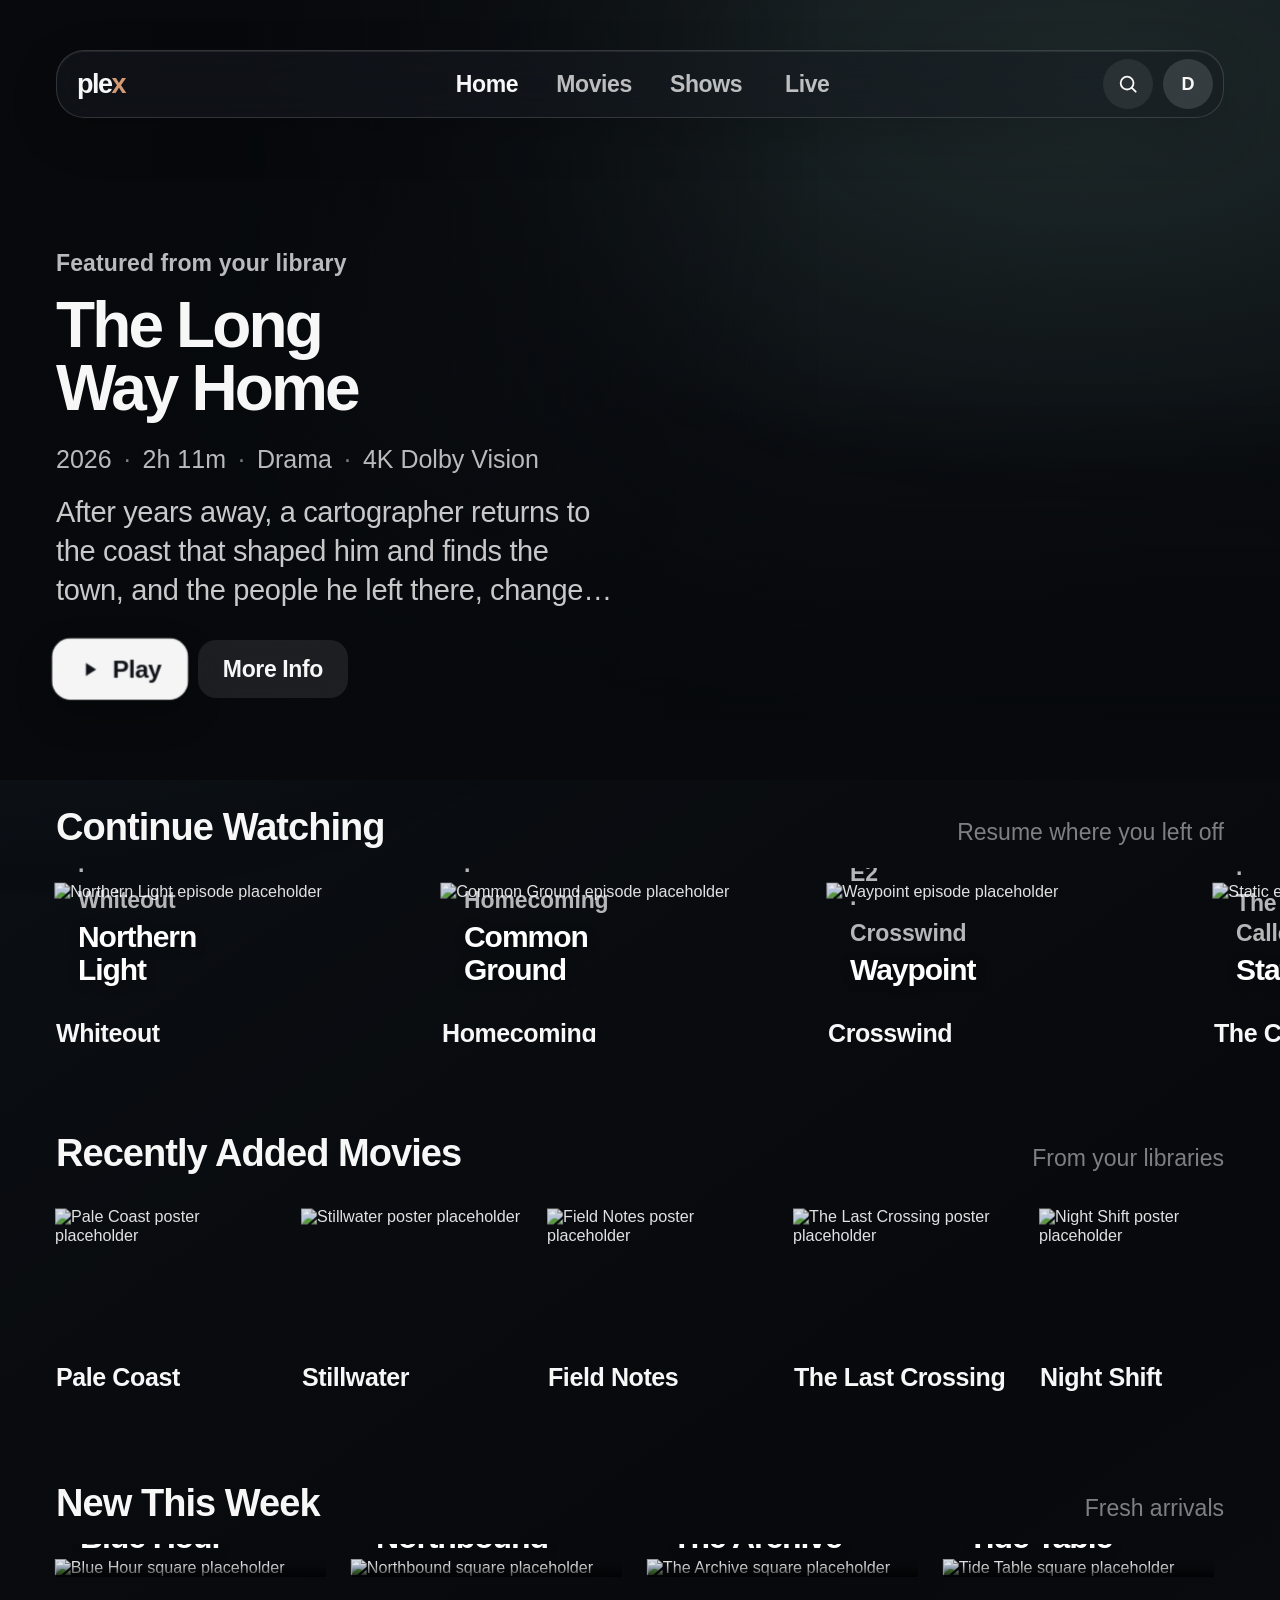
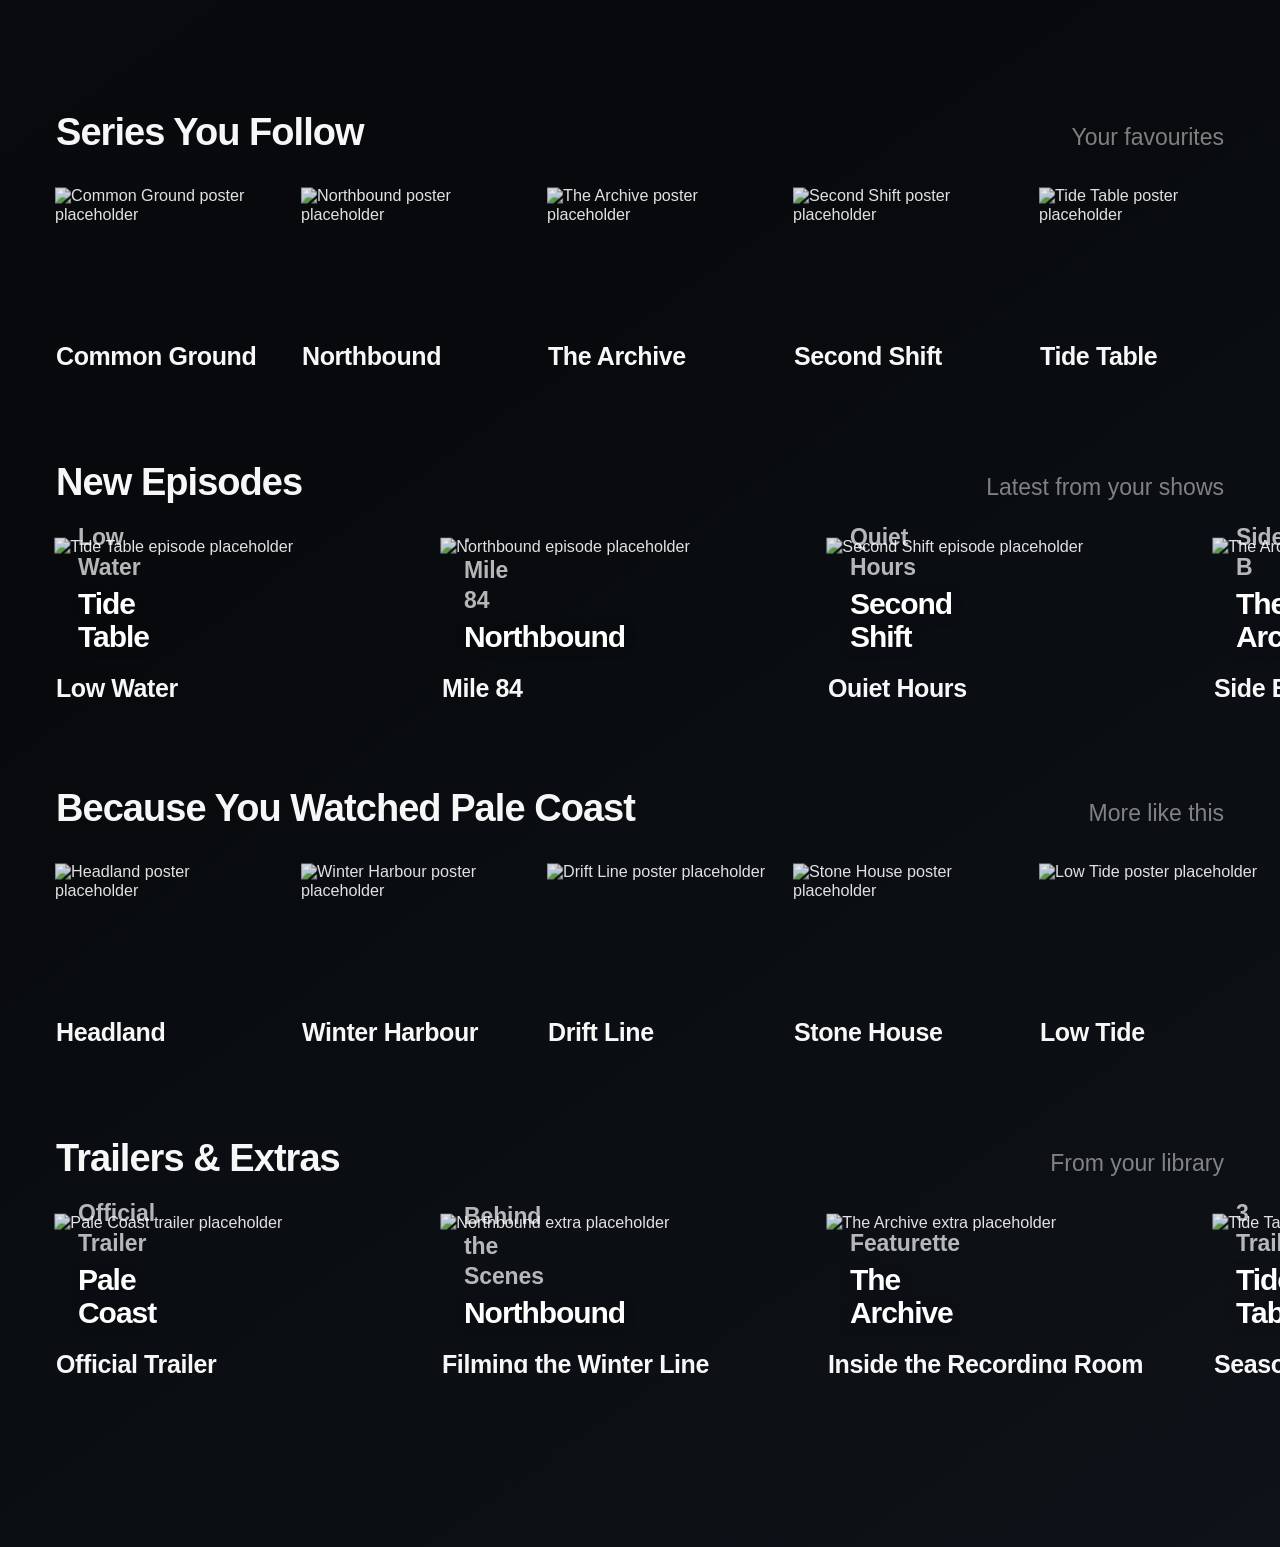
==== commit 756db7fa: "Build media detail screen system" ====
--- a/testui/index.html
+++ b/testui/index.html
@@ -1 +1 @@
-<!doctype html><html><head><meta charset="utf-8"><meta name="viewport" content="width=device-width,initial-scale=1"><title>Plex TV Interface Study</title></head><body style="margin:0;background:#07090c"><script>(async()=>{const b='H4sIAGHZyGoC/+V965rbNpLofz8F0omjVkaSSYqSqLbbOY5jT3ImyfikPTM7n9fnM0VBLY4lUkNSfYm3n2v/75OdqgJAArzo2rYzc/YSt0BcCoWqQlWhCnjyxfd/fv76769esHm2XDx98AT/YQs/ujw/4dEJFnB/Cv8seeazYO4nKc/OT/7y+mXXO2GP1IfIX/Lzk6uQX6/iJDthQRxlPIKK1+E0m59P+VUY8C796LAwCrPQX3TTwF/wc7tniY6yMFvwp68W/Ia9/iv7ETpIZn7A2UW2nt4+eSQ+P3iSZrf471kSxxn78IDBWIs4gc7mfMnP2NRP3j9+AMWPvmHZ1Z8v2HWcvA+jSxb40ZWfnjF77FjshtmWZ7HrMJuzH378I0v9Ge/6CfdZMr/N5sse++YR9NHt0oebMxYs/OXqdDBc3XSY27OHo6vrDvOs1U37cVHvVtVzHaw36A0GwyuY8FDUE0D94CfLOApTPmUrmH+WcZbEC5722Os5Z/M1T9nSv2XpPJxlbHKrUNlhk3XGMqiS8IWfhXEENVYpm8YsirMc3jB637XO2JfWyBpbweO8zMayqW3bw6LMgTJ7YAeOK8pmIV9Mu0EcL+CDM+iPXEf/kMazDD70B+7E9cQHfzkJATbZJrmc+Kf9UWcw6AyHnV7fapu1RAdUa9DvjAadkdPpuZ6sNUn8aNr1gwCqwjBTe+yPJGAbCrvzEMq5PXG8KWG42134E66gcQAW9f+98UgORTVw+tU6I8eo06+rk4M898NkEUa8rpJt5yv+x4WfpixMYeVSnlzBws/iBFjmKrykhWQwcVpmoIO0g8upFh2INpmm+eJeYkdqMLfjeJ1+v9MbKJDpczeFbqLLSq3R0Kg1iZMpT2oBd9sSkUkXYDxjjre6eSwLJJTARVrhKk4z7Esvm8QAObS1sEgQURysU6A7qDewluljrTBew+I6bl4KIgZ4/Yy5Tl4050ncJZ44Y4NhXsz9lItOgPXWkzDoTvhvIU9Oe0BaI68D/9htrarq2axre4gfqCxqU3Uxqe61YmkHp9IB2Hsusr4zHua8PwkXC5pvUbs/pNrOEOsOLE1O/HMNYkbrdiS6HWPF/nCQV0z8cNG99Fd5RRI9ds8TFane3YMH37APbBLfdNPwtxBXXawroP/mMbt7QMIcKvjB+8skXkewIld+cirFRPsxSwNYzQUgYg7UGMMapksQq3PVFoROPL2FHpZ+colLZz1yzCC1Qgv57AStmU9xLqiFsDdOJKS06qY2IuKZ0BS3Zm/DBcgPrv+arWAZboF5C877Dvgrvc/+8EF/X4Zoxg8uXjJXiUx+z5MVwv/9qQoec1vMvz5A19c8SwMfPYLX3MoeZbAdtMBIR8Be/AknBGKr/nkfQhD4/hi2oRBP8LNKQRqmWK1DDrtJjwCrNLneJWFy/A3/hO/DGHhw+wWa8VXsFkt4mvcKubhdMojXB2Q2Bmw9wea4xnse0DFYUYIoy8d5sNHBUjmr0CaXc4XiNuuxFYGUjFdAclE1O5BDxBEmAb6DFF4nMn94IojHKXFuZpjYZjGYsc4k39yHWQksHD12Fw8+MUYijY/6V4m/[base64]/8P+6XYVEE28ET/hmsHGxr0xxeLEg9Vl8qj5cnilZJYQsOjGS84bkNasRDaieC7SrliyKHcH6dCcp2xyySkQfHfLgi4FfImcv56GaGmivols2eJ+AtrgmC6jLoh1MUNjyPpEBX50ylJJw8bYCv8w5GN1F5vQxnwf6jWQtcE2kXFLhIFbqiiFmkB7ce1wp16kE1hD5r7U5QnRN/MovFqZIUHywwfYQtjrqeqWB38X9iJ85GmSbwCzXNBqsVksU5oC2yDFM/WCeDp1HakQFACdL9WGpkSS1RIVVJZHZmKBvmUd2xAI4LYWG6tT5SNm2pPbNCgMpZIt2EtpPa375KMxJLgaqCJYyyJ4wlweqSg0+A5AYcRSvfuDGy2CnVOYD74FT+Q4XcGWsRNV0rLDQoB7bhTHsSJ3LSUTBQ7Ney9oCyOBGlT0bXkr5FrCe7MUKKmKEmQJ7o9azDgS/qE0Ob7IwmvdSY0eDVIvkjdGPgZdR7kdo3XdPFWXtFcnTUWlUorsm1TXUS4wHf3BjQEA1G6ndRGnUBUPBP9XYVpOFnwDhOlvTAVXQIFfSjABT0Pbe9TG5de6BVIXqhtpbTC/1inWTi7BXpczHRBk6987ZIX9UhxdXCN7oquqWfUUCQ5jKV80pUW1zNlllUjl1B0GFLPyk0PnS101amW2rpOu0xWfdFNlU4MQhuMmwjNHgpCC9ZJiqPJ7b2Z0jQBtBcx1Yus7U0IC7sPUBZxW4lWrfUbH3TuLqAhITfQyr/kJ2/LpCx5nmntKmSsPhiUXCznl7Ztu/a4vPY1xr/bNthbY4HBoCIvLbGLOuX9yXFKe0d3ulZiSsdQGEmhieD7AblrahgLzIq9ucq2JFuFIEq7ysQohOxAcpUiX/W7onXAr4BXB9nEeQMw97Zi2hoNNtl7/9+yhr5e6dWlvmaOY66Z+g2KzKLACu7t78l5QVz1HOEtypVUdbQixGqAREOYKH34R4y7m/xiwtdbJTGMLewbTT4qMWtuu5a1nSjsfgUJFVbXAWjidsvu294O3D5o4nbbaWL2vlVm9uF+zG6aIj+A7VI2P9Ce2dF6HymVP9/lbM8FAA3rgnlOiblrJQgWdrlcZrKp0No14fAnYBqshWugsFed3AiyNAvH0nW6MALrEZ1Sdj/3h1cmUaxWN1zCXnCmG3hUUrIwJMEF6KUofSlgFkKL9YcPJbOQ1p+r+j1v2BZ+VT/[base64]/mOeqMO7ZD+hdzKqWgejHXedjkpmryQOq1B065Uw9x6pQ9ihKpSgIG8Qod25oUG47JFe+6V9dCJ6V6/JZPEtjkyXZRXnDpvzjKrOhbNXvp0Km1LHqWRRasAorOQk2QBLncKC1gONa7l8KUDhKGrjjDpKMJz5MS2wCtN/aadvkam8eVxjXZ7dcJqhsTf+FHAS8ApkPiAt4ubSmOu8vmVWimtI2JAfC/O2N/UId9pwb7A8S+ATLMM2J/oH8afL7/898njw3SsJ1Gwuhr9Jeul9Dm1lhEcsBY1bVUKrzssubU0qtMelxnyfb6bmXS7rDRmHXEwubrkzva4htdLtMYRFyAV8MhB0pWnISEKNjH8UhmYR49FGclUi/RTCWdVPrWfqQiLCVXWkqi19z9kFtGZX/sJndW0bcy4XIaKA9rN7ldSx6JBnerPGNtl1wcilsazKotNtn4QFcH0N49uDrqPbNI7oZn1trFn9vU6t/[base64]/GuYGnQijbFHQhZ2PdqZKE7rNPPGsWhoxQ0BQ1Bf5PtAg8pBgdqjAPLylfRPJwxThf9dRZ35XE/nS/maJTbjgw3MXcd1GVKy9mXJKVHPGDnRhmMLhlQoz5FSGKXrTknlfXSyF91s9sVVLkBzAHTZnGSR1mUIlby3hDdvjAFRZUJGA5SYoptSCLp7EztL3k9oPIca1RXsVxPRgEJ5GqYzM9oxSRUsFC7aFkEBW1rrIUPae1loNC2xiqeSJ7iLPkU3e7Q2RY3k8SMZSoZVf/v1vMUFdSiDADianFotqt2oK+7bJ5mfpLVH8dJpw8YeJ/0NA5xWuM20/EqcUpBUbVaronPL23fnjmDpo3RKR+Nj+5LzdlHC1FNNE11V4xJpiBi1NDH/HQFIrJLmzpIOvYIjIYmXVj0IY85cz7Z0qU9hD7HjX1SH6JLyT3b+oPu7F26y3sIl5emLJ4s4uB9DY0YgXRIM5N/[base64]/UoaKhJcEjfaadBDuztWt3Tl7qTd7PvlV3R/TYblAtHnu7flHMlB+d2P7BTRLSpY8fEPIXMzZGxVLjFAO/D4L1ETyMZqqaDbQ4s6wifqd3EarnTVAC8iC/jRnBzb9tYKBbK4pvNZmVrwaqDrF93Muo0Qdbf4DOVpYU+gILOdurDsuqJWwlMQzZKWxJZ7oLoXWO6KRhfE45bCIhf0CFB4xYh03HBXiCxMWqhKzVtENxhhdW2MtIu9K9PE8/s+laZ3F2d3I0xddpXVE2bgqJp+qHIkiic1fchqMVYeKptLjsStk49nvewqUPFLxUqr9dE1BpWLJMHeDp/CbIw7YKkCN7vwuT9gslt12By9TNn8nL4SPMeUlKIxuNqDFaV052B1A7NOZCjfaPKJC0t2azDBjKOs6xClaDS7JMdPD0VhurN/TQftEReCmWkAEjOeiVdbZR6NuN8ioMS66Dm1gFGW2EKHMX4dyjxx2cp/cIQdNB+/BuR+iX4qbDnSn4t/VPZo1W4lKyS+kh/YpDx30+7uNDtShDUzn63JsgKtm+E0bSlTNuHIq6GZaegO6QAVUsKw8YDkHuEHnX4HWagNP2KJm4beniusdfp8n1vJ6CU4rcFqkI/bDgdk5T6EluxJI6XmNYZXYLqhNmGKIBENg4K/yS+TlkESkyCnS1gLxB0afpFDBehTSKx7MqkuE7TitujcUlM79HSLVhTc8t+zzPy1wYJ51FacthS3PWUanTjFUcfaEX6yZwno1opQjuPHdnIhK48f63XF1HYyyEwt3Zr0oItshZ0RVT3yVX8dDe6OK/xrtW41XT33C0DyXgTLmUS1H3mD/WtI/OHvMb8IXNhiMcoj0vHRZP6XmuKO+16T5UYXpEIFXYxLRimVvvttgNsUn+YpZxVTtli1700hWHv9jfFFhVTZlYq8SuakBjSCK4n6F9Hml1GmuboLWNN0VsVa594kuV5HZq/Zd1X+hYoKxhtOKL/+hkbYQ6Xu0vW1chqyuEa42kRRpCILkETRXLaIS1s5JYTuUaejrFJVcmsoqa/b76UJtu2hEVqR2SlE3wM2/FEqq3nXM3b27zJu4YP5I4moNbg1JgP+wNZUu3SschIHiHV5VreGRO959jLoSdiL51y7GWuDzeEXkqQjgy+bPBCerWRlo1bYqEKDSruSiUV+pj1DbiH/yC3dzRJMBrWS4J6cVZdDD3Oc/i4FjDLEy7eUtvdBEmTk+jeAutIdFQD6+xyqTVuowApldpOe1Mw4y5ADNAB5ZXi+Nzxtjg+ow+wDEs5xM7Ddh33HOqYw+1IhVcVcWAPt7nlqvM3wDRAzJ1uenS0J+IKRxhXWAgX6aKVcmMXbRG9Fc3sQeHEtl3HH8LP7x3CJNLU1bZ/Hbj8sFTWlgtXiZW09oiVdHeN1tvg9/Ok30+CtT1c0h4G892OAMyLYOguCM/dNYhy2Jg4tjmGUs7DcP3nQYNOETS4E4Lrgh36dcEOg+bIQNdEcB7eWdlga2I2KeqAEpW9jUnNxkmG9TGibWmCpVlsj/[base64]/eniufIgldMj42tTtq3lWxNreky2reUO9kyY56swjadc8W397WoiU8sZ9Aaof7tj8n0gzavW0Xo5KTNoKbtDSh65I4y2aEQDt13dHz0rD3/iCaBTyApxoB6m5D65lSFd8l4/cYAhA1fE+bs8UOExXnymwj0pvllJ3BV1XkR1Kj3BksxZsHBeVA3FLPWjfpD7Z/PBa95pXVTcbkfDtpULDSPQ0dnpjoV9Izv3T7PQMUMnekacnulSq4nRq/OAlXKN8XSZNawBXp66QzSX3d+YALRNTKqMsDobWicXTWetAxbvKt0F2D0UUrsO2lGTQroLtOXzU53YO0ZN4/y0whMNp3aecXJem9yCajvAWz7HdracY3v73i8ilZ4ZGBLphvD/6uViCQddIDvtd3C/B+MQQMSrxtrtUn6F6SaRF5EBtnHELm4JK01T1APHmKokA1l2CRMbHks1dfdT0G09Cpgrf7Fuot/DnQv2JutJUhUdctQeBGi+wgHdpDB2lTP/sAsRHPehzhHGyCo2QF9VJ5jrwsmon/sVDA/CUAsmk4fpRJjsPeerVNyiiFINFD68TZMulF4jV/kpm8dLGUWgH21vCnVpqNd4uZXOq2MzysUwFUSHtdlttXW0ATvG6VhTY/y2S36cK4KiHvwvmhw7rbBcm5qWnLLGDRykEQ2GMned1Z1y5O6fq2uzjpQeW0SFUxUV0Es91J5TAVoc8tXccVKK4xA5b/X3l2yZmblbjxzcrPOTnaFb39zwJ+xr3bPKwQsG4PcrpY5be/BShO0yAzZzgdUtu6zCxFW/tLhN2EYpMnKkVsxqmLnsEDKqoSO0w6pe54r8rdEwzPEqvoRG831nagTKk/UNvThH1pBCfohkJn4apnlRpU1pvy/1UFJhPYmlauYnT1cx7NZXnM18tMaD96WAoi1cXdxkX3fvtC1tHYtunc43hqZ7p/[base64]/C5KVV7RXAu+Um5KxbzrsG7VJ0Z/F6TfY5BFIr5Kh0LMse5myL8IlPsbhC39bg1HRULcWnFItnOqTR/I5jieP5DshGBYJ/0zDK6SfND0/8VerExZO5R9U//xEv/rrbJ0sTlvzLFulZ48eUVHaW0e4rOm8F8TLR6t5nMVd4AVr0Hf7tutY467vDKbTiTOZus74WwTvHJUqP/saDPNzAH/19fU5CE/r63+ee16rffIUQKbHTDCWVUCWS4ATRk440vnPT1QMd+ERpsbQ3GdzWNLzky9Rhz1R3QhGJx3PB/XvhGX+hM5Bzk+sUs/4uAm1ffoETxifrhYcUIh/0W+jx+7NydMb9fWRL0EAoHTwSQCZg1wIFkkl0NBGuoBLzTZDbF7d+fQHAPrJI9HRgf0+/TkGZTo9tpeLeXx9dCc/wXZt9vHkETSSf2rEq93f2YRP/V7HXYjgAnTKYJ73Bv3h8R/aGd/FWJvueoH/AxoJwiQAYRhAsW0Dvd2Kf5PzkxF8fSQ+P32ywvRKYLClPew5jP7jiv/HWvgV/oFB8glsxp4+IXUR5E7ULeqePP2+jFpAKLHfI8F/T/GJjSdLP4xILgiGEFWVxihBQSGhD7Lg08mtKBYbRbEo2qKpjVK2FG5J6Vl/mkNT2wo3SX1pVsZXeRnYydOXHD19+JJLEi/ZLT4isAiBa5NbwLfWfG4b7QXIYtLaFPDhn5/i6JL9zb9lgtPmttZLGUjcUJUEcSxnqIuQp84ctMulUfR94i99o8T9E/s+Xkxu2V/BZI2jXMpoqKlMXu71J0+f0f5zC2ScMv/av8VnLEChzmIwlFZ4LpZwQE6UYmIvegKC2E/x6SI/Y+ncXwHW5uGScl9mQEjCW5DF15HIh8FfwhsOio24fBuKcOsTaQqUdgajprDhs6W/woedGL+BzSKMeib2KyRRYuQa2pdKiroxp0l+aB1s4l/FmD97bHBluwvb7o5+q+dJ8T+vQJPRgSsxajPA+fU2G6Qv2Lg/RrO42qnJEsUPAFCwIzGsiVCpCBX89wUYO/bwbEyZ3SuQG4BDUKYZrh2b8MBfp5w9h1ZhtOZA6VmA761Q7YjhLMCAQkWODKg0g6Y90Mby7kuCQb+k5oRN/cxXvwRoOEiN4FCfSsLDnJp+om3Sytwp19E4utx3Za7A1Y7R3arcm9RqT56CUblecnZNyAPxIvggns1MAi/xqzYHOkgyc202kb12Vl5KKDXy3xpoyyBhWgtCwfnJL6AtwhQi9hNaKHKdUHrBLuiwFy77n/9mf8PM8Hid4d99Gw0imqysLCXu+UkFmzWjSgl1fvIMRNASA2UwYxx3WyIoehUkTnkqslqCjAJ20CUJFLiOQIbQESxLw8vIB+zxyzBKpfcLSVW7yICFAe/VQEDKK0ib7bqs6/X77mg0GNrjUXdk85ln8fFgNuo36rKu0GWHdejGt+/[base64][...TRUNCATED FOR TOOL CALL SAFETY...]';const bytes=Uint8Array.from(atob(b),c=>c.charCodeAt(0));const stream=new Blob([bytes]).stream().pipeThrough(new DecompressionStream('gzip'));const html=await new Response(stream).text();document.open();document.write(html);document.close();})();</script></body></html>+<!doctype html><html><head><meta charset="utf-8"><meta name="viewport" content="width=device-width,initial-scale=1"><title>Plex TV Interface Study</title></head><body style="margin:0;background:#07090c"><script>(async()=>{const b='H4sIAGHZyGoC/+V965rbNpLofz8F0omjVkaSSYqSqLbbOY5jT3ImyfikPTM7n9fnM0VBLY4lUkNSfYm3n2v/75OdqgJAArzo2rYzc/YSt0BcCoWqQlWhCnjyxfd/fv76769esHm2XDx98AT/YQs/ujw/4dEJFnB/Cv8seeazYO4nKc/OT/7y+mXXO2GP1IfIX/Lzk6uQX6/iJDthQRxlPIKK1+E0m59P+VUY8C796LAwCrPQX3TTwF/wc7tniY6yMFvwp68W/Ia9/iv7ETpIZn7A2UW2nt4+eSQ+P3iSZrf471kSxxn78IDBWIs4gc7mfMnP2NRP3j9+AMWPvmHZ1Z8v2HWcvA+jSxb40ZWfnjF77FjshtmWZ7HrMJuzH378I0v9Ge/6CfdZMr/N5sse++YR9NHt0oebMxYs/OXqdDBc3XSY27OHo6vrDvOs1U37cVHvVtVzHaw36A0GwyuY8FDUE0D94CfLOApTPmUrmH+WcZbEC5722Os5Z/M1T9nSv2XpPJxlbHKrUNlhk3XGMqiS8IWfhXEENVYpm8YsirMc3jB637XO2JfWyBpbweO8zMayqW3bw6LMgTJ7YAeOK8pmIV9Mu0EcL+CDM+iPXEf/kMazDD70B+7E9cQHfzkJATbZJrmc+Kf9UWcw6AyHnV7fapu1RAdUa9DvjAadkdPpuZ6sNUn8aNr1gwCqwjBTe+yPJGAbCrvzEMq5PXG8KWG42134E66gcQAW9f+98UgORTVw+tU6I8eo06+rk4M898NkEUa8rpJt5yv+x4WfpixMYeVSnlzBws/iBFjmKrykhWQwcVpmoIO0g8upFh2INpmm+eJeYkdqMLfjeJ1+v9MbKJDpczeFbqLLSq3R0Kg1iZMpT2oBd9sSkUkXYDxjjre6eSwLJJTARVrhKk4z7Esvm8QAObS1sEgQURysU6A7qDewluljrTBew+I6bl4KIgZ4/Yy5Tl4050ncJZ44Y4NhXsz9lItOgPXWkzDoTvhvIU9Oe0BaI68D/9htrarq2axre4gfqCxqU3Uxqe61YmkHp9IB2Hsusr4zHua8PwkXC5pvUbs/pNrOEOsOLE1O/HMNYkbrdiS6HWPF/nCQV0z8cNG99Fd5RRI9ds8TFane3YMH37APbBLfdNPwtxBXXawroP/mMbt7QMIcKvjB+8skXkewIld+cirFRPsxSwNYzQUgYg7UGMMapksQq3PVFoROPL2FHpZ+colLZz1myzCC1Qgv57AStmU9xLqiFsDdOJKS06qY2IuKZ0BS3Zm/DBcgPrv+arWAZboF5C877Dvgrvc/+8EF/X4Zoxg8uXjJXiUx+z5MVwv/9qQoec1vMvz5A19c8SwMfPYLX3MoeZbAdtMBIR8Be/AknBGKr/nkfQhD4/hi2oRBP8LNKQRqmWK1DDrtJjwCrNLneJWFy/A3/hO/DGHhw+wWa8VXsFkt4mvcKubhdMojXB2Q2Bmw9wea4xnse0DFYUYIoy8d5sNHBUjmr0CaXc4XiNuuxFYGUjFdAclE1O5BDxBEmAb6DFF4nMn94IojHKXFuZpjYZjGYsc4k39yHWQksHD12Fw8+MUYijY/6V4m/[base64]/8P+6XYVEE28ET/hmsHGxr0xxeLEg9Vl8qj5cnilZJYQsOjGS84bkNasRDaieC7SrliyKHcH6dCcp2xyySkQfHfLgi4FfImcv56GaGmivols2eJ+AtrgmC6jLoh1MUNjyPpEBX50ylJJw8bYCv8w5GN1F5vQxnwf6jWQtcE2kXFLhIFbqiiFmkB7ce1wp16kE1hD5r7U5QnRN/MovFqZIUHywwfYQtjrqeqWB38X9iJ85GmSbwCzXNBqsVksU5oC2yDFM/WCeDp1HakQFACdL9WGpkSS1RIVVJZHZmKBvmUd2xAI4LYWG6tT5SNm2pPbNCgMpZIt2EtpPa375KMxJLgaqCJYyyJ4wlweqSg0+A5AYcRSvfuDGy2CnVOYD74FT+Q4XcGWsRNV0rLDQoB7bhTHsSJ3LSUTBQ7Ney9oCyOBGlT0bXkr5FrCe7MUKKmKEmQJ7o9azDgS/qE0Ob7IwmvdSY0eDVIvkjdGPgZdR7kdo3XdPFWXtFcnTUWlUorsm1TXUS4wHf3BjQEA1G6ndRGnUBUPBP9XYVpOFnwDhOlvTAVXQIFfSjABT0Pbe9TG5de6BVIXqhtpbTC/1inWTi7BXpczHRBk6987ZIX9UhxdXCN7oquqWfUUCQ5jKV80pUW1zNlllUjl1B0GFLPyk0PnS101amW2rpOu0xWfdFNlU4MQhuMmwjNHgpCC9ZJiqPJ7b2Z0jQBtBcx1Yus7U0IC7sPUBZxW4lWrfUbH3TuLqAhITfQyr/kJ2/LpCx5nmntKmSsPhiUXCznl7Ztu/a4vPY1xr/bNthbY4HBoCIvLbGLOuX9yXFKe0d3ulZiSsdQGEmhieD7AblrahgLzIq9ucq2JFuFIEq7ysQohOxAcpUiX/W7onXAr4BXB9nEeQMw97Zi2hoNNtl7/9+yhr5e6dWlvmaOY66Z+g2KzKLACu7t78l5QVz1HOEtypVUdbQixGqAREOYKH34R4y7m/xiwtdbJTGMLewbTT4qMWtuu5a1nSjsfgUJFVbXAWjidsvu294O3D5o4nbbaWL2vlVm9uF+zG6aIj+A7VI2P9Ce2dF6HymVP9/lbM8FAA3rgnlOiblrJQgWdrlcZrKp0No14fAnYBqshWugsFed3AiyNAvH0nW6MALrEZ1Sdj/3h1cmUaxWN1zCXnCmG3hUUrIwJMEF6KUofSlgFkKL9YcPJbOQ1p+r+j1v2BZ+VT/[base64]/mOeqMO7ZD+hdzKqWgejHXedjkpmryQOq1B065Uw9x6pQ9ihKpSgIG8Qod25oUG47JFe+6V9dCJ6V6/JZPEtjkyXZRXnDpvzjKrOhbNXvp0Km1LHqWRRasAorOQk2QBLncKC1gONa7l8KUDhKGrjjDpKMJz5MS2wCtN/aadvkam8eVxjXZ7dcJqhsTf+FHAS8ApkPiAt4ubSmOu8vmVWimtI2JAfC/O2N/UId9pwb7A8S+ATLMM2J/oH8afL7/898njw3SsJ1Gwuhr9Jeul9Dm1lhEcsBY1bVUKrzssubU0qtMelxnyfb6bmXS7rDRmHXEwubrkzva4htdLtMYRFyAV8MhB0pWnISEKNjH8UhmYR49FGclUi/RTCWdVPrWfqQiLCVXWkqi19z9kFtGZX/sJndW0bcy4XIaKA9rN7ldSx6JBnerPGNtl1wcilsazKotNtn4QFcH0N49uDrqPbNI7oZn1trFn9vU6t/[base64]/GuYGnQijbFHQhZ2PdqZKE7rNPPGsWhoxQ0BQ1Bf5PtAg8pBgdqjAPLylfRPJwxThf9dRZ35XE/nS/maJTbjgw3MXcd1GVKy9mXJKVHPGDnRhmMLhlQoz5FSGKXrTknlfXSyF91s9sVVLkBzAHTZnGSR1mUIlby3hDdvjAFRZUJGA5SYoptSCLp7EztL3k9oPIca1RXsVxPRgEJ5GqYzM9oxSRUsFC7aFkEBW1rrIUPae1loNC2xiqeSJ7iLPkU3e7Q2RY3k8SMZSoZVf/v1vMUFdSiDADianFotqt2oK+7bJ5mfpLVH8dJpw8YeJ/0NA5xWuM20/EqcUpBUbVaronPL23fnjmDpo3RKR+Nj+5LzdlHC1FNNE11V4xJpiBi1NDH/HQFIrJLmzpIOvYIjIYmXVj0IY85cz7Z0qU9hD7HjX1SH6JLyT3b+oPu7F26y3sIl5emLJ4s4uB9DY0YgXRIM5N/[base64]/UoaKhJcEjfaadBDuztWt3Tl7qTd7PvlV3R/TYblAtHnu7flHMlB+d2P7BTRLSpY8fEPIXMzZGxVLjFAO/D4L1ETyMZqqaDbQ4s6wifqd3EarnTVAC8iC/jRnBzb9tYKBbK4pvNZmVrwaqDrF93Muo0Qdbf4DOVpYU+gILOdurDsuqJWwlMQzZKWxJZ7oLoXWO6KRhfE45bCIhf0CFB4xYh03HBXiCxMWqhKzVtENxhhdW2MtIu9K9PE8/s+laZ3F2d3I0xddpXVE2bgqJp+qHIkiic1fchqMVYeKptLjsStk49nvewqUPFLxUqr9dE1BpWLJMHeDp/CbIw7YKkCN7vwuT9gslt12By9TNn8nL4SPMeUlKIxuNqDFaV052B1A7NOZCjfaPKJC0t2azDBjKOs6xClaDS7JMdPD0VhurN/TQftEReCmWkAEjOeiVdbZR6NuN8ioMS66Dm1gFGW2EKHMX4dyjxx2cp/cIQdNB+/BuR+iX4qbDnSn4t/VPZo1W4lKyS+kh/YpDx30+7uNDtShDUzn63JsgKtm+E0bSlTNuHIq6GZaegO6QAVUsKw8YDkHuEHnX4HWagNP2KJm4beniusdfp8n1vJ6CU4rcFqkI/bDgdk5T6EluxJI6XmNYZXYLqhNmGKIBENg4K/yS+TlkESkyCnS1gLxB0afpFDBehTSKx7MqkuE7TitujcUlM79HSLVhTc8t+zzPy1wYJ51FacthS3PWUanTjFUcfaEX6yZwno1opQjuPHdnIhK48f63XF1HYyyEwt3Zr0oItshZ0RVT3yVX8dDe6OK/xrtW41XT33C0DyXgTLmUS1H3mD/WtI/OHvMb8IXNhiMcoj0vHRZP6XmuKO+16T5UYXpEIFXYxLRimVvvttgNsUn+YpZxVTtli1700hWHv9jfFFhVTZlYq8SuakBjSCK4n6F9Hml1GmuboLWNN0VsVa594kuV5HZq/Zd1X+hYoKxhtOKL/+hkbYQ6Xu0vW1chqyuEa42kRRpCILkETRXLaIS1s5JYTuUaejrFJVcmsoqa/b76UJtu2hEVqR2SlE3wM2/FEqq3nXM3b27zJu4YP5I4moNbg1JgP+wNZUu3SschIHiHV5VreGRO959jLoSdiL51y7GWuDzeEXkqQjgy+bPBCerWRlo1bYqEKDSruSiUV+pj1DbiH/yC3dzRJMBrWS4J6cVZdDD3Oc/i4FjDLEy7eUtvdBEmTk+jeAutIdFQD6+xyqTVuowApldpOe1Mw4y5ADNAB5ZXi+Nzxtjg+ow+wDEs5xM7Ddh33HOqYw+1IhVcVcWAPt7nlqvM3wDRAzJ1uenS0J+IKRxhXWAgX6aKVcmMXbRG9Fc3sQeHEtl3HH8LP7x3CJNLU1bZ/Hbj8sFTWlgtXiZW09oiVdHeN1tvg9/Ok30+CtT1c0h4G892OAMyLYOguCM/dNYhy2Jg4tjmGUs7DcP3nQYNOETS4E4Lrgh36dcEOg+bIQNdEcB7eWdlga2I2KeqAEpW9jUnNxkmG9TGibWmCpVlsj/[base64]/eniufIgldMj42tTtq3lWxNreky2reUO9kyY56swjadc8W397WoiU8sZ9Aaof7tj8n0gzavW0Xo5KTNoKbtDSh65I4y2aEQDt13dHz0rD3/iCaBTyApxoB6m5D65lSFd8l4/cYAhA1fE+bs8UOExXnymwj0pvllJ3BV1XkR1Kj3BksxZsHBeVA3FLPWjfpD7Z/PBa95pXVTcbkfDtpULDSPQ0dnpjoV9Izv3T7PQMUMnekacnulSq4nRq/OAlXKN8XSZNawBXp66QzSX3d+YALRNTKqMsDobWicXTWetAxbvKt0F2D0UUrsO2lGTQroLtOXzU53YO0ZN4/y0whMNp3aecXJem9yCajvAWz7HdracY3v73i8ilZ4ZGBLphvD/6uViCQddIDvtd3C/B+MQQMSrxtrtUn6F6SaRF5EBtnHELm4JK01T1APHmKokA1l2CRMbHks1dfdT0G09Cpgrf7Fuot/DnQv2JutJUhUdctQeBGi+wgHdpDB2lTP/sAsRHPehzhHGyCo2QF9VJ5jrwsmon/sVDA/CUAsmk4fpRJjsPeerVNyiiFINFD68TZMulF4jV/kpm8dLGUWgH21vCnVpqNd4uZXOq2MzysUwFUSHtdlttXW0ATvG6VhTY/y2S36cK4KiHvwvmhw7rbBcm5qWnLLGDRykEQ2GMned1Z1y5O6fq2uzjpQeW0SFUxUV0Es91J5TAVoc8tXccVKK4xA5b/X3l2yZmblbjxzcrPOTnaFb39zwJ+xr3bPKwQsG4PcrpY5be/BShO0yAzZzgdUtu6zCxFW/tLhN2EYpMnKkVsxqmLnsEDKqoSO0w6pe54r8rdEwzPEqvoRG831nagTKk/UNvThH1pBCfohkJn4apnlRpU1pvy/1UFJhPYmlauYnT1cx7NZXnM18tMaD96WAoi1cXdxkX3fvtC1tHYtunc43hqZ7p/[base64]/C5KVV7RXAu+Um5KxbzrsG7VJ0Z/F6TfY5BFIr5Kh0LMse5myL8IlPsbhC39bg1HRULcWnFItnOqTR/I5jieP5DshGBYJ/0zDK6SfND0/8VerExZO5R9U//xEv/rrbJ0sTlvzLFulZ48eUVHaW0e4rOm8F8TLR6t5nMVd4AVr0Hf7tutY467vDKbTiTOZus74WwTvHJUqP/saDPNzAH/19fU5CE/r63+ee16rffIUQKbHTDCWVUCWS4ATRk440vnPT1QMd+ERpsbQ3GdzWNLzky9Rhz1R3QhGJx3PB/XvhGX+hM5Bzk+sUs/4uAm1ffoETxifrhYcUIh/0W+jx+7NydMb9fWRL0EAoHTwSQCZg1wIFkkl0NBGuoBLzTZDbF7d+fQHAPrJI9HRgf0+/TkGZTo9tpeLeXx9dCc/wXZt9vHkETSSf2rEq93f2YRP/V7HXYjgAnTKYJ73Bv3h8R/aGd/FWJvueoH/AxoJwiQAYRhAsW0Dvd2Kf5PzkxF8fSQ+P32ywvRKYLClPew5jP7jiv/HWvgV/oFB8glsxp4+IXUR5E7ULeqePP2+jFpAKLHfI8F/T/GJjSdLP4xILgiGEFWVxihBQSGhD7Lg08mtKBYbRbEo2qKpjVK2FG5J6Vl/mkNT2wo3SX1pVsZXeRnYydOXHD19+JJLEi/ZLT4isAiBa5NbwLfWfG4b7QXIYtLaFPDhn5/i6JL9zb9lgtPmttZLGUjcUJUEcSxnqIuQp84ctMulUfR94i99o8T9E/s+Xkxu2V/BZI2jXMpoqKlMXu71J0+f0f5zC2ScMv/av8VnLEChzmIwlFZ4LpZwQE6UYmIvegKC2E/x6SI/Y+ncXwHW5uGScl9mQEjCW5DF15HIh8FfwhsOio24fBuKcOsTaQqUdgajprDhs6W/woedGL+BzSKMeib2KyRRYuQa2pdKiroxp0l+aB1s4l/FmD97bHBluwvb7o5+q+dJ8T+vQJPRgSsxajPA+fU2G6Qv2Lg/RrO42qnJEsUPAFCwIzGsiVCpCBX89wUYO/bwbEyZ3SuQG4BDUKYZrh2b8MBfp5w9h1ZhtOZA6VmA761Q7YjhLMCAQkWODKg0g6Y90Mby7kuCQb+k5oRN/cxXvwRoOEiN4FCfSsLDnJp+om3Sytwp19E4utx3Za7A1Y7R3arcm9RqT56CUblecnZNyAPxIvggns1MAi/xqzYHOkgyc202kb12Vl5KKDXy3xpoyyBhWgtCwfnJL6AtwhQi9hNaKHKdUHrBLuiwFy77n/9mf8PM8Hid4d99Gw0imqysLCXu+UkFmzWjSgl1fvIMRNASA2UwYxx3WyIoehUkTnkqslqCjAJ20CUJFLiOQIbQESxLw8vIB+zxyzBKpfcLSVW7yICFAe/VQEDKK0ib7bqs6/X77mg0GNrjUXdk85ln8fFgNuo36rKu0GWHdejGt+/[base64]/[base64]/ZMl7Sv/Kkmu7DmmM0b3ScdBjY46HluR5stP0uH4/HgTfkI3cwOEI6XIXxgmdHygexNsdJh/0n9xH0hxI1bRMPYt73KRyc8acTDpvnWZIOGlPtIB0aXFWmf0p6odRdhL5gFeCnmb9eZCLqtot8iy+8ko8vRLfToX6mhGO8VY2XSXz4GD4ms+df6ReYIs+mU1AY1PnKzl6mlyXnNbXew7+k3QKzo3NJvxO06UhBl9Gv/AU6Df3UVOAcyyHGsuds4C7xL3Jxl4UzIeSkIoT/uQ55JrzSPphseGl3csvWEWhqGL1N3m1fXNE0j9FriUFtKJfDVGRQpGy6xtegodY15QgB34E06Z3sLX/3PtC0lPw1DTd8CHsniVuI2AK1clUOlLL7TmE4KITs/YidYia7iB1JOsaZyA6C5z6p+iIDNeYaVIGkTNVDUjfmzOoTVf8saHNHupZ+iTm+NeHfMnEGs44CnuAVPuiTEPf1Lfz3vPBuXnF/gbQs8xTEiZbPrvwoTOd0O+t1tD9luyPAszN0x/2R1x0HznjkWsF45nt7UraPeRz7knaB36NIe+853D9pFzPZjbSHGtV8JuJ+GfLFlP0SZzwtU7crZbY7EjIbekO91t+dwqnvCWiY8SUY0ywFDRhFNh4kgigXSU1sKvuVEppnaEcr3Rk2P7DC12KTF0xwAHW7NhCD07cHfbsbgNk5mk5Gw8mQ70ndu1vSBXFr+D2Ouvedw/1TtzaV3cjbLZHNZyJxOq/HjZOsYTT6GsS47RGhP5uiGbdO+K5kzvES7cBfkdzOQFzjtcZcUnkSrzNUbOHfyzkQ+AqmgwGsE44EH+AJ15SczCjrhX5yoGZieYPBcDzqTgbecOqNJ36f70vhFIa/L4lX8Hu8hrLPVO6f0CsT2kOa58TzmYj9F/JWXOCdpE06uGsvhZmbhGj87UTliJI4Epe943XwER7C8uUqu83PanMVJeDhFVJBhoY1qihI3GB1YIgJRpVMY0qu5DewJxxA6of6CUqkvo/jQztvLdB7HJXvO4v7p3JtKnso4opqPhN5/w2P9AHpf8SeauU4Gpne3kYm9MHjRCkqKiIKQ90oyknlB8tcKTQfU5ZiIBQ6coTvguKdiO6LkChfHKzND5HpoMg6Liz7yO6Pu2ObezN/Oh6PvH1l+h5hBprHX8fzcYrLvtO4f0o3JrOHLN/X6NzF2yXuchcUgyJUXd4O4jDgq+I+C90TJmMVKV/9UO9XxK9rXF9Q+jH8Xlq3v/BrkBlhyv7G+fu9nF08BXUpwVP4xX5+Lu3a4R39XPp17rtIoe8wK/WHeG06BHCqKUe3HBKPp9zhaVkEGSipiiLiGxWbqYwjOm/Ai+OUIlkomNgUakqDKeFTfsUX8YriINRV0SEebKLz4F9NDuWYVncxfBoZNBpqMuiAswRc4gsuPLSbjxDyCZpy5th9dV+KpkiqSTVsR5joDr4Bw/[base64]/vKZfgX5W4aYLZ8xezJYrDyr3iaYVId2jwJqhJg1E9B51B6hY+RkUXWyCGOq9HAGbiOZ/VdWH6nH8zGQ3va/zSOqxyvR5Hw3nO4J0Hc30rA+fz2p99ttswepoeQtTXWh/jwMQwQs2fB7uzv8Zq9pPC+PeyQv6PuOfOv4J8w+90duDcHXPfl8Ura6Am5kMtSFgsR5qfD9p3M43iac/rMJxcAbGdREVWNWL2ex2zuwy6A7/lNRfIXufwuecRF3vJB+tmB0cTlrY1ipLdKAjMO+rhTyD0Br3F3HBDnVxfIvCnWT1FHWTB8VNd0vY3hHEyp//6GxT62xHFUuyfU90K1VUNhk1Puc5Bskwlhq8Pr5qiPBqL9d7Ma9jIUjiLRfcG+FxKtsQE2ZVdIsviUJHpBqcQ1J37ugXKVjvquQHrS+VCa+bMZUqf0P87jdBViIN6C+0kkCJXTzakqTi9Jwils/3NM1KSjktvPf8i3PQZJw+JnP9g7IPBIA38HOnU/iyytt2INRXU/WfpvZcFK9/g+RutxYRZ7gn0/4rRikd6HknqPtmrhCqxYq+rTx7BXy32j5+aFLNvDWP0J6Bz1ijxQPBW373ziSwiO8Wn12QsbJcFP8TUm6YiMHpeyFuvcWxJJ/y6iwb0v0XBcKs6hIu1wj1Zl2Y/0be0vmjaOXN4/iR6P2TwP4JimIzpHpi39jBc/eRRzOXD25pcJaG3AARiPuBYOnICLaBcysIFhlqAUUsgC8BO6SmFKHPgkwbOUqzDA+DDMsAcDZwLmdIwvzuPFaMGcrPBPYUm792RJH5kHf6AD4HDmKVHAkedz+7POhnFLjCMI8xMzTqOFdOGyFx4i7v+Q6YKn8KSFuu6e7IMmU2EY0Z01q/gaWEPdWJMZNlXG/aWMk6TYDMwYTdF0Wq4WYeBjNnngp3mGOV7d9SlMKPceTajPmAp6EAvVUMLW5M8am+tIRtoyenkXcj8DMzV5xDB7lvaeC9yYv6NdyN57FxL3ohWesFwXQz5YghZEqU8z4XEQt7XgF1/6l4ixMAuQuEykXeO0QNR9Cj+Ze19+siOvcTrQv3c495hrf+y5+gHuj8Zxy/uPvQvL3KM9KW/SqzEn5ZePYU2Wuv5O3uaH55907wHsL3oS5s7mJd1JuAjfYzpL+Hs7Cv0Bz2z88tmSlsU23jMo/PU84WAahpMFueSF/YiKcIqXkGe05SNayQWKm/sijt8DaoU3VEZlii08TECQhYspnqh+9gDMrZJIYfKzh30fcBeSBH2f/LRqkPdHTmEQOeg/+MmkHEGskiwwpdg5IKV4LvpkS3FYX2Qt4BmTjz4QTG/gCeUJszRecgwjxhP8aYhl12Db3cqrYuE/i/CgeOFDrxGsD+nZnqpg4PPIM6Y9Qb8XojUnsEcuTm3m8Mcl3u8T1O5/QpO6KfnG2T+7DBS/dXIF6hr5GvJrhkFskpmKuQ9Q8T1S8jK+EonCixDfQ2czn4768blAFFlC+C7jBDXF378zv0Dnv6AzvwB+j5ya+vyxj32BA4q5H2JSxEyq7SvtYP97SRKOh5si95EMkAz0JXEsimSK+T0TvCg3j0rJ1YVIv5eS4qdCFMmCjDMOczhESzj0drXD3GUaTo8TufuCfT/npQX0u9Fu/7OoCuiTRkd3UyZvf7i3kvBCF5DiLnc0nsTFIiJvnWg3wLwURcD5VTr4GHF+ATwe7q/wfnjUM9aUKP35Mtd3tLIVRj97ivphBxQI+v0rCPd5fnqTJX7t6Sl9+Chnp0bPrxE6VBS+Zi/owxEXbN3+Lk9OGy7Z+vNsFgaYSCoxQHbEktluJa1FVihLBnINCE+16iqTXWE4bzHsp7g46yhXmnZXlprBp7ks62hPWnkRt7nSqndpHelJ2wWAsrAhIvt9HIZ+x+ehvKP3IuCRzMRdMqtf4QKSDmUe+GPMJkUXqeginrFiuFaqLpFbxIFQ/tJ5HGf/UuebOPV/ldPNypJ+8uPNl+FiqZQlaavvaPQIyvudnNDIR5AysETwcGbJHGc3pngtggB8sHZS9XQPGDPXhJDiqCaJYfdE1/NSqIh42WWSH2KKjJx/rVOYI9jkk5/BFKv76Y9ffoxSVKlxmX/NyeFXIIddTmSIDj81i2xJqNRUKHvJXG9/FUqmB2R0hqCrUcXQ/[base64]/5094v11v+LN5LbHrd0Hwc3RxSPnm4bUT1sqDW9pl6bHDbuFGcGfPE+zCNEXd8kc98oVjv8bl6q0/j57wfWSb/efAE3x5YZU8fnJ622flTemaY7kzFR/3YeZ5D1rvk2YsFxz+/u/1xetqCzy16QVzULqTApkZFrWpbJOrtbbFWfVtgiN2aQ8VqDygrtjfHWtW2Et/bm8uKeg/ibeif6aVo6GCJCgCJydPWtvekW+0eVefpY6SOBc8YUEb2EiUln0Jn0XqxeCy/yPV/FgXzOPmP0scwfYXvB/hLfFs6uKDHoKHKzF+kXNWRHJIJPL15S2OKOZBWkEKpeKOatIMzxj6wMHpvn7W+tALbtketDv524LftOrYzgd9BHC/gtzPoT10ffqfxLIPffW/gDhz47S8nz6lKcjnxT/ujztDujNxOr2+3xdcLakBfB8OO53Y8p9Nzh/Q1QPsBepv2fWvktdhdh6ATb6Vr0NkWQDfUoPPBLPUK6Ppuf+J6BXTuZGC5swp0A6czGHdGML4zrkI3GnQ8qzMaA3SOAR1qMqNBDh3a4gZ01tR2bEuDbuj0ba7hzu/[base64]/Oa5JG3ooJ8oeg/sAif8nPWj/xyGd/TrLwN+gEhBcU/RKD6f18ziOcAr0639op6MgdjS3b8vqjUXfC8RL4iTPu95tzhKWdAaOQFDxrIRXmaFUA/vmaR+xVEgY8B/DFFSjyz+HPvQAcWNYQfQKj0djuAvkEwXjs+u6Gg/oKgLTUFQh/DQGFr+DLIofw+6THfgnTuc9+9eP9oOzbttP3xqORM+p6M9sZc3voecEeUKKYrgD5s5/A3sa+Ax06h/K5v2A/8yTgyZ6IHFlW30HRP+5avj2djhzHmznT3UFEWV0BEagbTJw/Jj5s8wrE/73Gs2LQ4feD0HXx+MDud8fudDqDPWk4nTm7gyeEteAhfbcWB5evgEc1PiJN+6xVHAdAP6hWn7Ua3l5Bzhfa8lnrIz6xsi9zHPi8Sol9O+w9WJRnLYwV0pdYYql4pUHHUv1bHiaePuKTHfvJuYOf6ygwRRvaNlRpV/7ruGp+GaKEr4/zAMR+uDr48YeSqNiCKuMKnhxZ1WuYTAx9jMuW9iSlQy9aKgl7hR7h6K/iRztCyylpC3I+wf0+e+Lq0Lt9GkipCVeaiz5HVs2VMwa27v1imf1Qc/ClMg2yO0dNafuTqTGl/S9ak3rewlRItAhy8ZVAk4sovsbNfA0iBscR2bs68hDfM6pL21ZxZkUID0RGX6aeQEhifypIcE8cjWHSjoWucMDRrA+alTf0Z4NhI44chSNNTdFm6hQzzR/61Ccqsl1KPBWvM0qMX69WOJc1SlUAkhN7+QFn/iU+1YBhX/[base64]/2ylgotB9VrgWzsfeQfQJluSZP5i8VKdiqD3TThw3/R6vdwN+c81SPkLvgC1MU6eLRanrV5+kNJqv+3NQpzCKV8o1y9j4YydFm7aHjmbf8KHVogAgLFPWzFoYa12W2U06bVVHb5os6+/hh2hF89mKc/EGQL74rxwPDLV/osDO7hra8gIMG6a0PEcIdYQsgkZYdqdCXdpqw2YSV74wVxiA0Yu5o4cccVPW3p9zYnL0wCGu/Ix5BWaXmRoypyK399+y1rQObAKnnyePnrz9ZOnrZO3jy47LMDKpx9aX7fOWl/7y9XjVqf1BP9eZPjnU/zzEv88aZ3An1/2x1h8gsX/XMfw4e5N8LYtsDADK0JEkqNYfo0b4ilapG25rNJTC2AKb+0b/PiW/dd/yd89cguIdYEuevSybA8RD3QI5sntaavbDaP3Xdode+glau9Q21G1nW21SdXvoneJmuAfuzVBBxQ1wT+2NQGjBe9zKcaR7qpd2+WDSUfW1nbk0RIt6M/dGnTn4c5t8Hj0UhkN71Ar9ZPuJT43DU1Pbc+acqA18rc5g0FH/X/Psp12B8/lQUwJ5nKGD6Gk0oM7oB6++iCW/Y5ZDztA7MmpWGKrzQbOw/y7c8egxcP2O4L6zqBNPLD+FViduPuD4n/iNNxjMuBIVNk7rCc0py5oJHjAkbTaj0n8GT1diCONLZ2p0GLoVB38iQLRp97pPE7C31AALS445gaJnjX2IXvi3JjG41xofkFfgaHw315Khyh/C6ewLT45F2XBAhFKZUp4Pi71/iumgMjqlzz7DpcVZMlzaokfT9t6E9jPl7IJ36kBmNhQS40ggPyJzzL2B3aqOustREH++5pm8Yg5bdZlpwpMVS3/XVST4r0Y4nV8+oGefj5jP4Oi0Fv6N6dWR0IDNDfhYJSGcXJmnoeB6MRtscXOWCtdxnE2b5HUL9PVFXBCGDQumzqmPy+TjbZ4sk7duoTR90Q4eL63y8aI+1bdlqaG0PsW6AFT/bwY5lv9MPUM/WHT+FpvFKyTRJw31rbJcb7KW8uiv9cNjfWaemqgqF5GfVu1lKWg+4PC+8ZeugYcQF4aII4Hg9h9R1snoh5/kp6qUbqKiNgTNhyay9dwrIlxEqKCGlqnUgDqvogUBuDZa9A6QedWx+ubz1pBoS13bkG/7tCqoXqpiTwHmgbtCLRBgBcJvMNuoEOA/Bb/MVnBp0NyrPWtqQ+BtFQRXC2dL7AByjQNKBPJUEHuSrSVoAYLI7yDzSld4fqD2oSm+uoGmsVgUfC/n3714YZ9w5ze4A42FlX8H1DcvcVyKn1XnS9G+dDROM6YZtrWdFZ62wqD1ADnPRGmfA7KYgtXu1Vi65qqsqJWwZ9OX6B7A3kcnWOnrVVMrmlUBWGrJd9HoTdLzVkpmz5NXcYAkNpKwYUbUVnEBARqlTbLdLaBBk4JPrnn/AfwSaJkdhtkdFII7C7rDUrV/66qAzPkteec7h7C6nJ4ReWb0QWKOeGriC+pI8et1CjwCwXtBpJrtXaCCmYYvM/BiYCj8Qa/17GQOoKs2vXE9/0tKM1hgMhOTxPgdC3iQ5EiFtdZGkW8qWZpGBStds2GDpChMNfI7IGIqkSDe3DCDrxwPCKZvmcXDFLpkGiZTPMSa0kjC8WkoFIhkjVFTzNqNdmFeoDB92UbUfGRYesBYKah9/hB3qVRsdj39cVFFm+oZixhO1+zSmhOsyqndK4NNXItTC2fZhBCM7XUZPXlrFWn+apvVeVKLqrw925Ai1TiRcykPuPm4e4Ku34bpQhHVi2pxItpM63oi1UQCzRp1won+HCPsqmYXi5Z0NoCyH6Mvg8TqZpK5abD3vNbc/8OfFjxKd7SCr0aDiBYesObA/+lXUd0ZSidfqGl7WIz+KhO+Ir0/DKFyUq3VAlVOqwjN4tSpWmIiu4H9ixJ4ms0O87edO2O9bYjSn7FNmdvtJK/rM7eWJ2urX5/H19HWGK/ZXdvADlvNW6HznOXlHAR0TeMXZvgpba650kVXgR4RHjOfoxmYRRmt+Irnoed5kInnmlYL9PIZAfLK6+LeJwoPE6qnCqr3VI1gclJBZM5Lqm3G9iP/ZvSF+rgFr/cml/EhbTn2PYbXIw31lsYY3orf9lvDXKmymC72qBDIlOHkdKb81CCJEQXKvSY6+Wy129xjDPouoSDAI8Z6uvfYv2bvD4FLcrlUeP8QbYn5XGgAyvAJ4q30P4qydQvxOK3ZY9/0AAgFJrV2zCA3es7+gCKX7aKfxj8i122CagHBCx25py2WxqEA8fSARDlTwqyRaeHTsNU4bGidb4QHhMm/ysZA79WlZswmvHkT6CMbNaq8WAtZ7HKl8dmox02QNmTLG7pkkImyqAT1xhIlcMmi17VLP4Jr8l8Dt9MmYVHnpXGVNjcknYy0X8vjILFesppE6NzRA1cWbKpkTxklNpA5bPiJvH90f9N/3MKezr851EP798+RUC1AVVvm0aU+TVNI1Iqmj4JPM6KN/YowhS0JqKgaIJQGojC3V4AUPqkbidvxGJ1CJNAl9B6gdn1FdNPLDfSHzkxDDo2fCZQQJkIG+0NOjZqtb/tYT6/jNaGHyB+TPKSDtNzkwtkKcz/VACEvK0WD4uLUoF+EHtGBzQ8+hFaptNOwr1zp6fFbKFCzRDIBH+J6G+URWclRsn0pq9rWhhuy7hAquqAyojTjPVVeyeC3JF/U5fqh8Cg+oW9qL8phoE1sLOqpI70zHqy1KwqjuzMilSWY6xEIOHyEgkjTQKzIxF7UEIyllE1EWyZwxevk4ATQs8alsVEB3qKeJrKynUide6nXVWt1RYCv8o/Il/lZz95v16dEjPpQp4KegUdSXlc8KohmimHCVMVqJUaG91gv3JANUdHWKXLnDRbryg+9kz+0Tbo492D2lxNAX2uBTQkaGopN9tTvTw2uLLdhW13R7+VMr2++kAzvHtQ/7JhPWzi3tlN0D2b0p15lOG5CPG+hf36pRMemXjUmKNqJNuhWhCvZFbSDsgJwgQsZBZA8eCEBbfnJ7ZzwhL4pzdEHInvRj2ssFvF8aaKRYadhu8aDyDmwmFy13YSVru2oqw3FHWIsVBUMRcdtRFkrdd/7VLse8v9U0szMcqDFLu8GqXUO8VfFPfpl7uG/34fL0BT/ysFj2waSvBP40DiCg3skBLwN/VUZu43rWco4LDtnyK8lAmtnyligmJcZCyv6rFp/Er4a47LV3/[base64]/dVx8IjyIM6g5RJUuoe71ABkLdvft4lCp8i/dEmQck72v9CIS0JQJ2IVI9q9/E+6Y3kD89y8h13J8fcIMgbhCqZs4OBHAeKCeD2iSXHMwbO7ADbW33zAxCgxOLvpXgi/q49X31QXR913vXQP0fjfCPp3max++Brvcl6UOpWWgzRM7iT9MvMAkxpRwWWHzsYdDbHQtTemUI1R72Ptd50AmfgFHFKY0igc88Yddx8h5qkteRMu2Xqxgv9hMaUkepRzJBAMgbE1TQCTALF8veu8ebuEbzhu3CJ6J6LaMUk8vpEm3n0ncsKjEMqX71XAGoq6d/2dsGNpA1NnKDnDz10sgRpaE20absD3GQ07eOlu1NET2lpgJju9KidCIruSpvhewwjAiHn4uUDoIqorT+EhFV+tUHaIhTb7znsvFyyzIrzh0okVCBJf5uw0WWoqX8iW1XT9+RX+pO3Bvx1Qec1F1xrUQta2Kuroq2Kk1b4ar1HC9Z/Jo9TzimWLSEv4X5krGJMfE6WQxtrL4JQSPI2zKRx/Fnb+mvTguxoLTHVluCXheXmHDUAPPIMMO6rDl3KzIo1ZEb7sh46FZs53QUIawkzetTqLUD0/OR6kNX7Vh0nJA9/xM+nvF6HqbkQsEHOX72b9mzRRrTJ0Rh+RLSkFLv3m1+UQMII5+hwGBuh+2EQXGH6gYE5h7TJiMapig9SqLmmfxJ2DTC8chLpzrKfXbForyx3oriWgy3Khe8ItJqMdRwISswR65Dtcr3XbYKharuW2GpS/VKTlKIyroBtLvRLvAtZH2A4s427Hq4ZJaHXWuocCQq4DMljtWP8eeI/SQvo9S7r9yciKN4S9a3S6O4xSiUyidHaSYXQdaSXFKTXkq+wK8+5CunHjQVgoJSqzC+/F3DZcBGBPEJEzsi7K7ofTNdZaKzdNOVu0YsQ+N2nY+RX2uMrc5PbDleSuKNw25O8X75NV/2DjfWHQeBU4FAXBel8PjRAehvQUF/y1Vl2y9M1h/C/VVKNS3bj8QaX1FshOYT4KuOLmlMjqzIPgnMO42PSvtcicFKMrH4Wrvn3L2rO/u6CvmOrHKvsFQZkLagHyORpSSERUVySv1lBvpz2nBPN37rYsrCqmRH0AdpYFxk62kY1xkQVIuSa06eqkdbXoUBSsLi9rtGytlp8Ge7jP0iugRRMhcJ7OjVfJYtY3IkD3r2PQGiLkFLdwXm+XME4CVI8IAgu1jRLQF14CjxfNfsNasnu9odvTj8rGg9wheun/eKHtarX1AVPddzcvMgJsmoFW0qM/Uot/4ESSPav6wYDqNtbNt3+q8+CNg2yAzV2UZx8a6RBT+wXq9HbVWyokLoXTNj6o2MLOeOcbRYdNRoMW9aWDKJX8aJqek2KK41CBfHCC/FmcIuqqcacLviWSOT8HJljKdfzVE1aj27gk7pxtEwOkALrkwYM/fwBSz8azt4Nfgm99Zm8b3DOqs7I9p3DbL8XZ1VA5tyIsNxZW/izRmepx3k6QFalKhO0WKti7vztDPoLL68XPA8qAfP5vLztepxk96RSFKpy36Tmwcpk7hc62Rx2vrqg6bq37VkZhkzr/47sr+KXHstJFOjtZLLuZoz7pId03QEl9ekaAkt6mPLLYIiFRZjmIogFeTVHO6denktQl1KnVRsri29qP2poaNaQ1buBHWY0YxBpe23ckuwDoGt1h6Iw6NjADSMIp788PrnnwDM0omy2n2+AwHA/Uiw/A2K/3e080rHyE3uFHpXSIEd8UVOtgZ0aZEqG4jmnSJgebYTppoXM3dddqdJeMUjw4OJTknyVGaghF/RGWzv3R4IlHeclnBYE1yyU294K9BWuikvdSHf6XZsmPurBb+hJ+TBwNZC9RsjAoyrOI2J1FqlKkNAhro3xwA091uvTG3pOD+nb+63divf0q0KJGjutW7D0jptblhnqMgFqWTPGL3I7rGSMAaxHISiOXptguO5uaMp1eSfayh9FoXCTHmZ+LCt1eUf5UmLWuflwEDzyl/Wk2FIRT5x/iUP1im+TfILYylWjIb7VqSrwC6/SihHQcB+RomJefrSXUMSUi2G5LTMtalJIiplZBSJSMKm1/AjSram/XzITZuDxybxeoM797MsS0L4DkqF4SqA0eSVCjdExKKLdjvHa5HoS66Ec/YLHfvKaRWBgOIzSFen0lSmdjeKLM2v0NIa54nf5byq0nVDacnKwX2FzAhynLTFRRCa6wX0P/iqFcgLTt5doOqL07hjL776QK3ZH5h9906vLA0KhQ5AmQMCNDemzjDoJ4HtwV+0Oq2X/nohXmGEH79QsgH6K8G4b13QNS/wxw/xkrfevqHh3uYD3ekrQNneNVIvPc7vUgxQzcBDtJcA0DLaz5mlfdwgEqhhmev1WP0mhpX8msOwiXXr8+MMu4sQoLZAM9jZiLfdNTt0R2U7TsLLMOreoH781Yc889nryCxoWIexA/x+muhJ/6V7AR4xWnp5t8E3zLasdvvu4buDQLktgWJbOixWDotIkdGTU3VYfqCiEjD7XnFj5PYWN2ADGqJLnKlW9qb6nXWZ/dbYreo2MUU+evvVOp0DvUmrLa96ZuVExmrtO0v7WoijO5kKZdwOjgSkr05+tXf9sG9LOh0eAJazJtUyEvIqK1+q3FCrZh8QDxygdU8u4yJouGn+Jutdxnht+6keLvrFXjccPX7QTALsKbMLMjGWMF6VM8BQfITxOs0JYSPh1K6z6kK5B/LfBZXB/raRDGrnrm44OmRVRGLxZvpQ/W8mEZ1VrFrifNtwsYJG29v0q9orFmzP2ilJ+T2/nWKiVkPmqUj71xUJ4yKAb1Ue6re9pqxlmYif54a9SAN/JRwOpS9I1WCEBrx65cgOEk10JjH0PZ+hFlDQq+KZejLKk4ZKoGK6fwthORWz/nanbOlNdc2MsV2hr2y2YohDZ7MJwMYc580Qii57pExvw/IXkqgAVV+8aeW5s6CWFVmz6sdfVuovSid8WyRh5bNr191xEwl3V00ushi8UxCfnmGPzczuNk0ba+9g+6j87/zFjQ1WiKBTalbRD0U38gKcahdC1pQsGZpV3RUt7UbJpvyg8jIZtFbMS3dwi3CkdOkwmDm0BJRqc94E5iL2pyUg62+0O219OQc1nfWEPars1Gb1tYzzuzai7Mkj9SIM/IlTxbdi5tly8fTB/wPV5stYPUIBAA==';const bytes=Uint8Array.from(atob(b),c=>c.charCodeAt(0));const stream=new Blob([bytes]).stream().pipeThrough(new DecompressionStream('gzip'));const html=await new Response(stream).text();document.open();document.write(html);document.close();})();</script></body></html>
